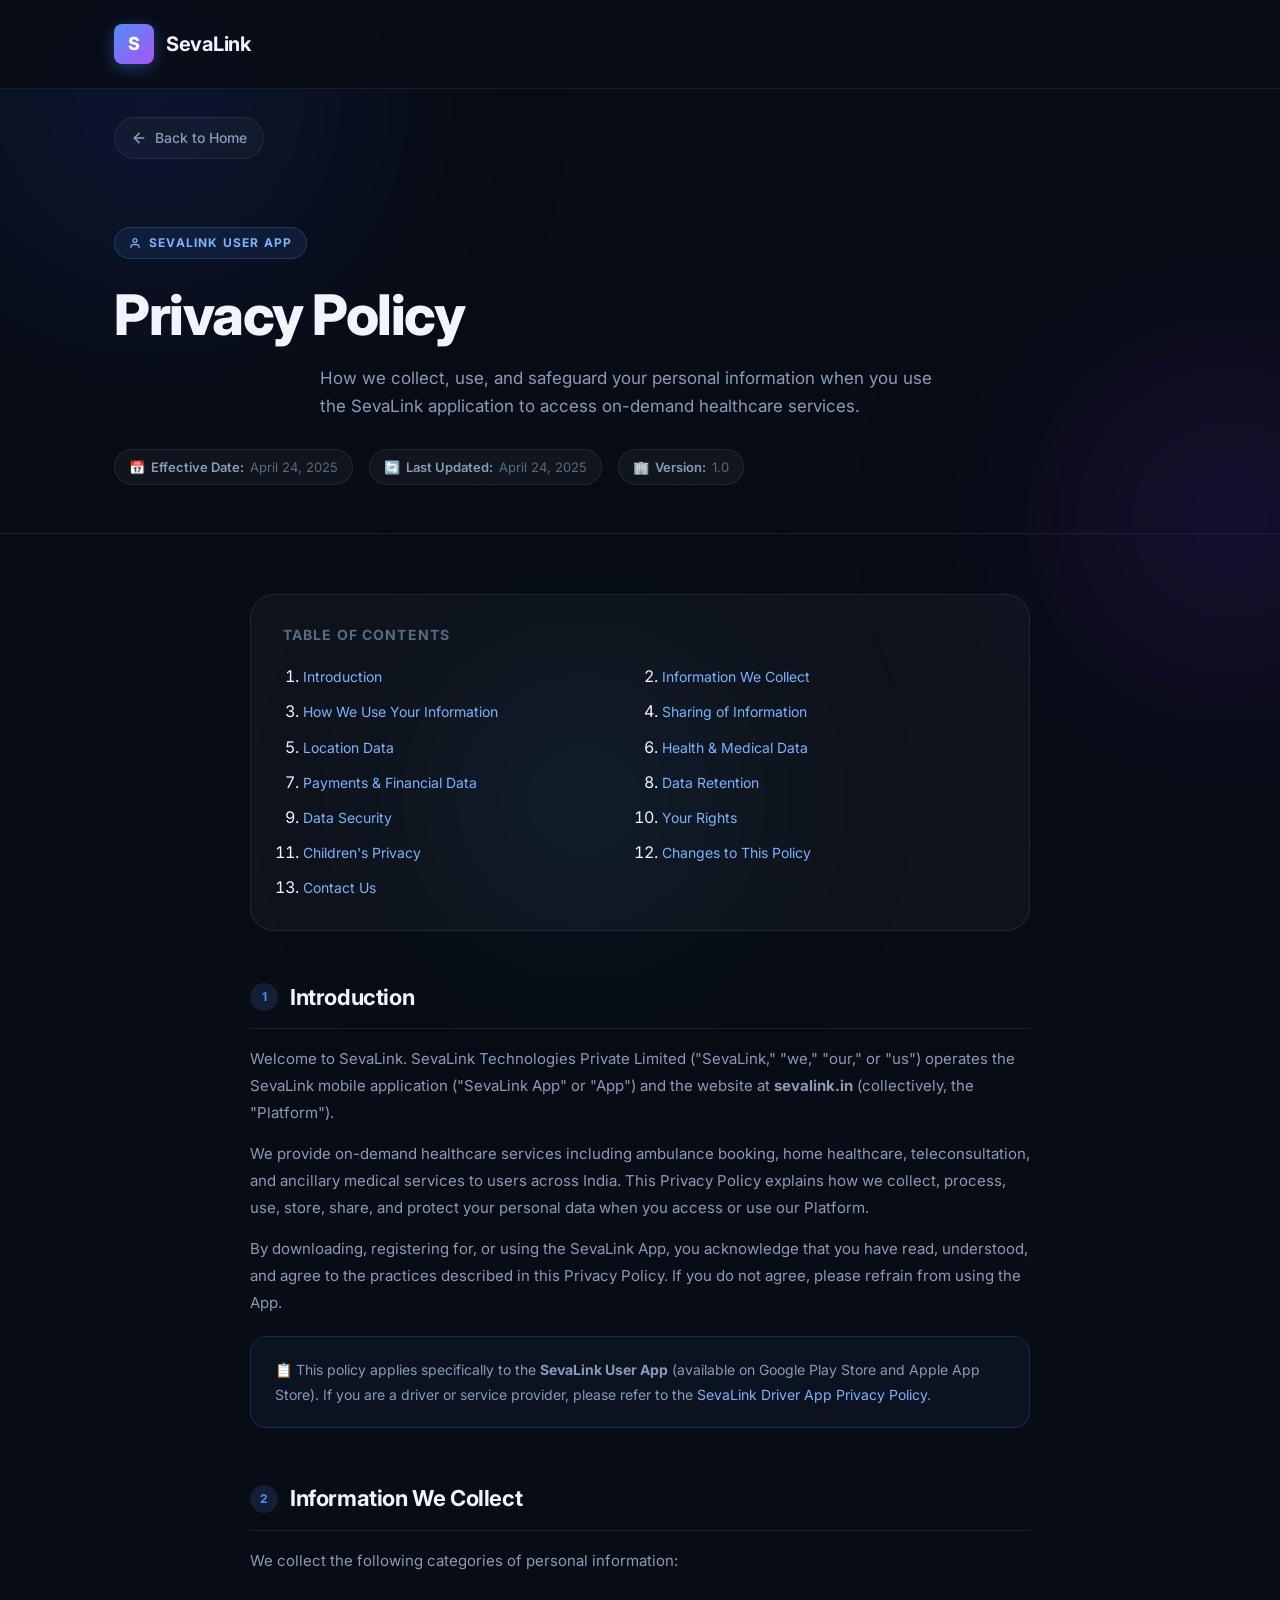
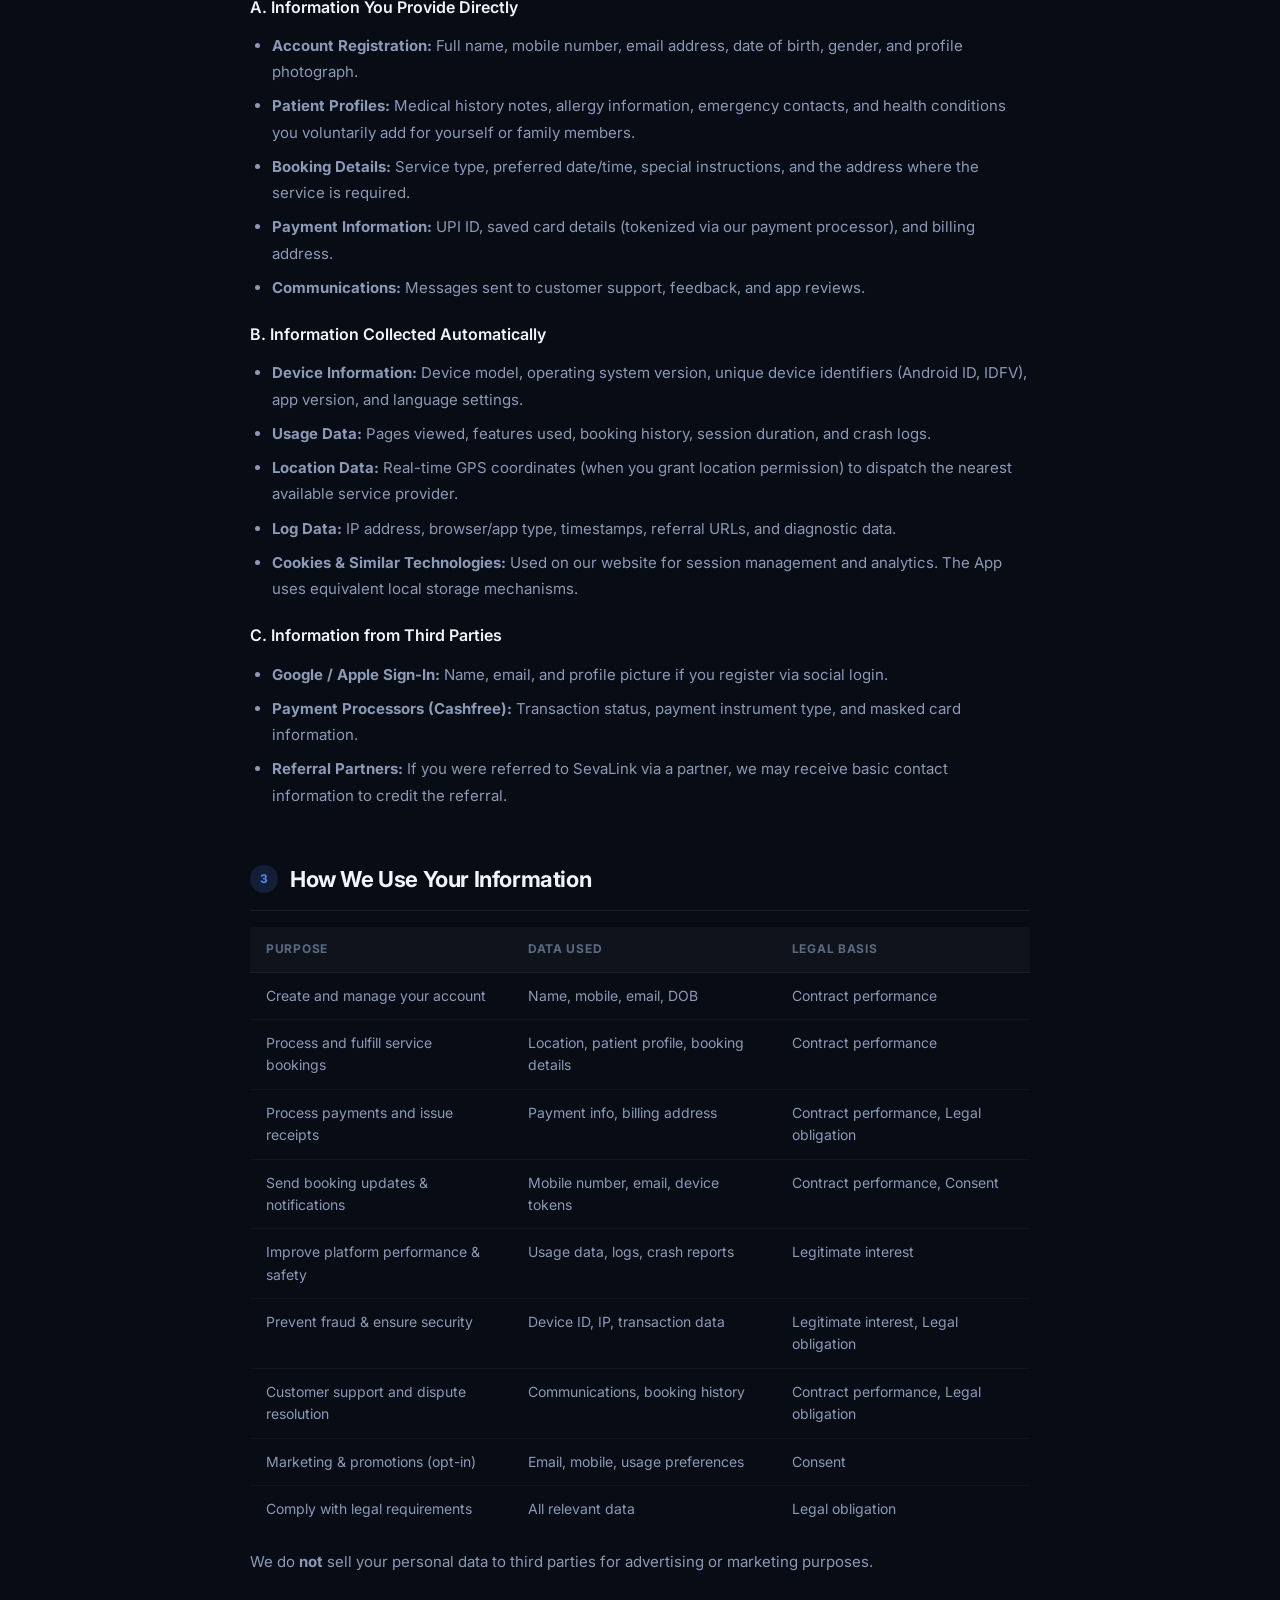
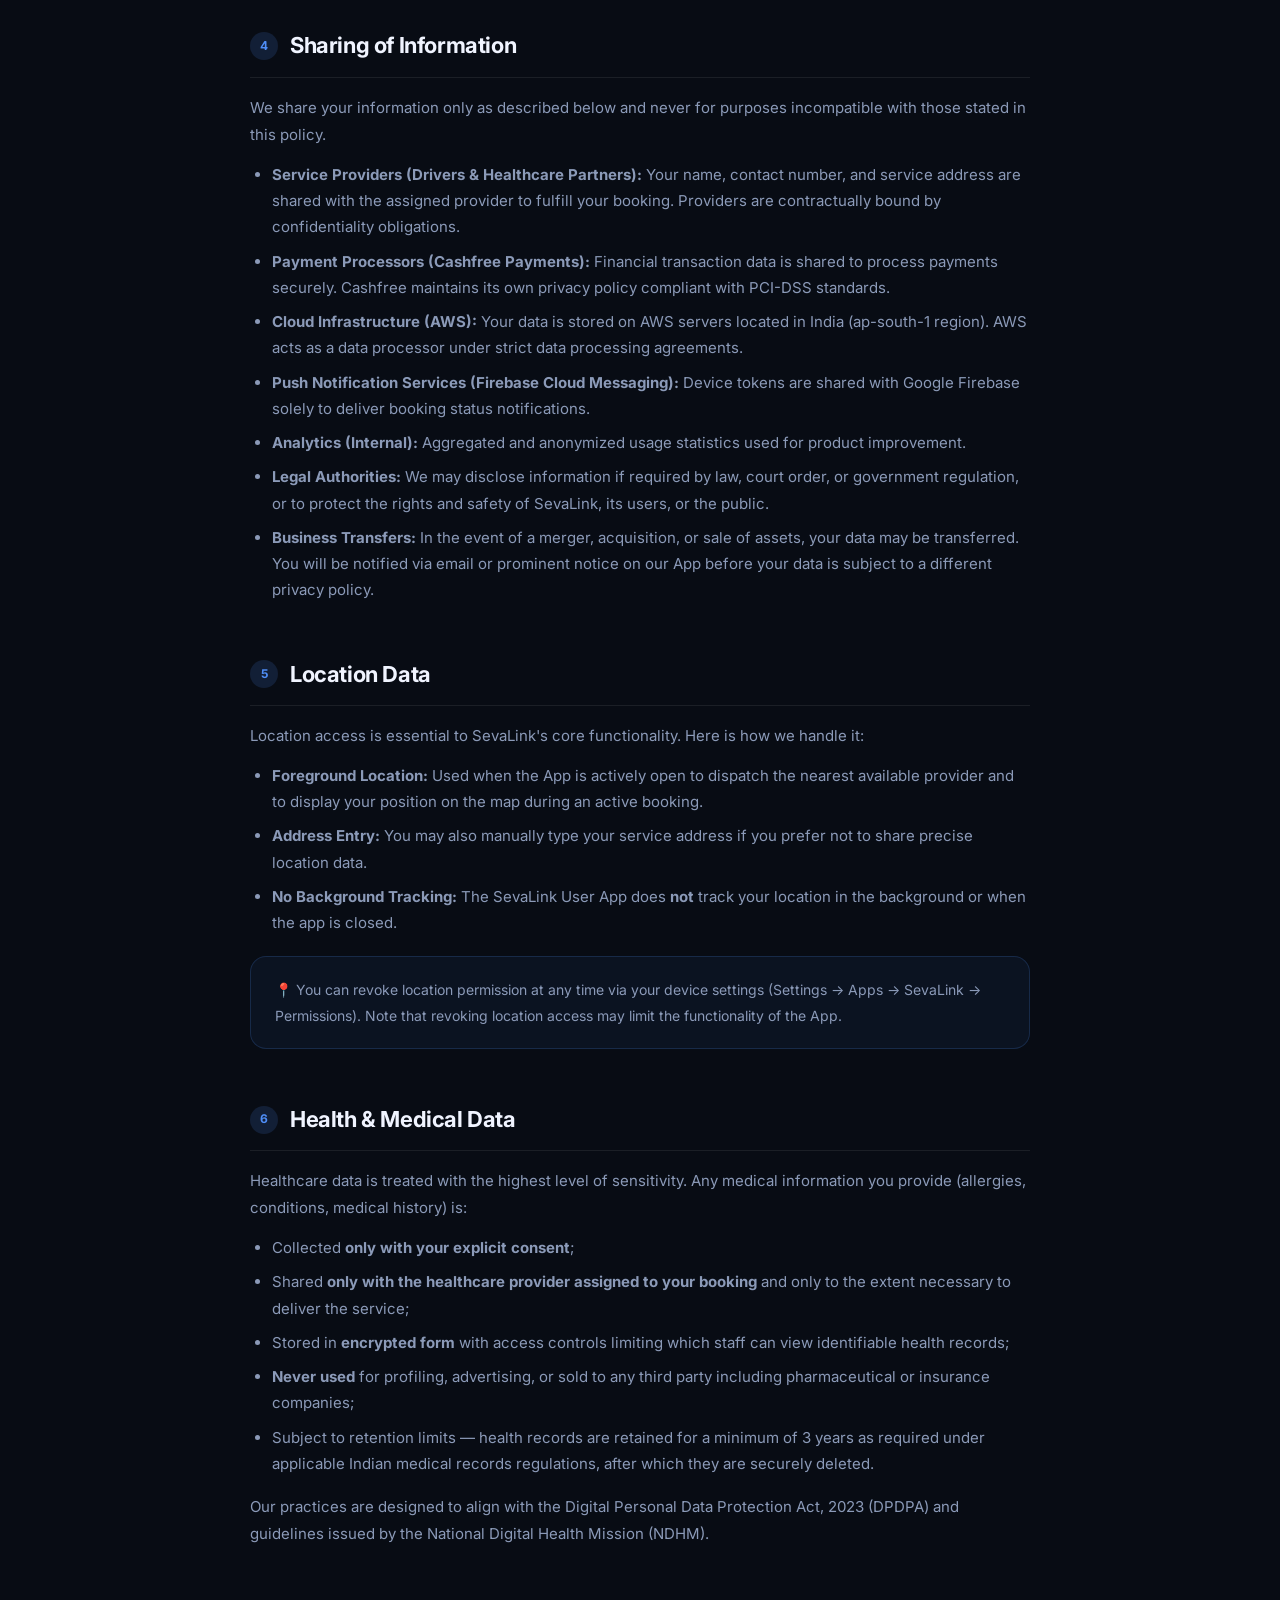
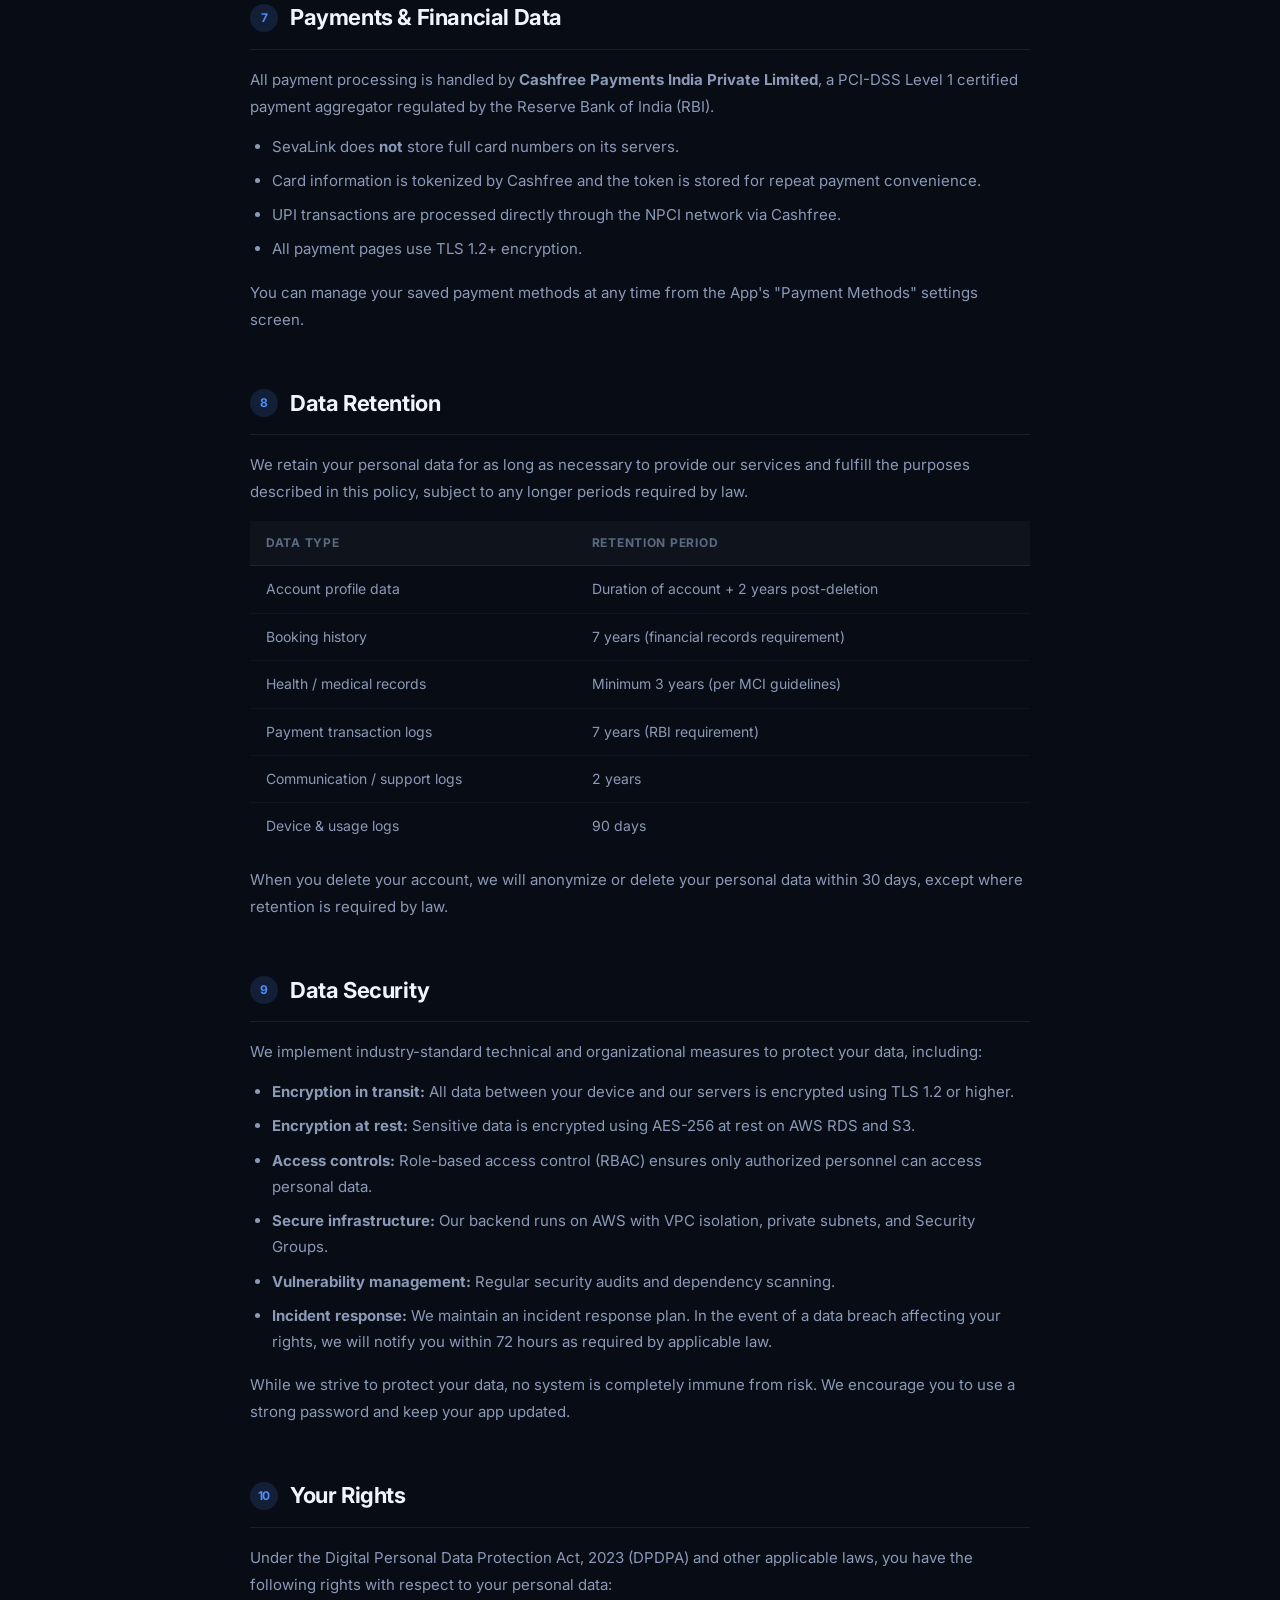
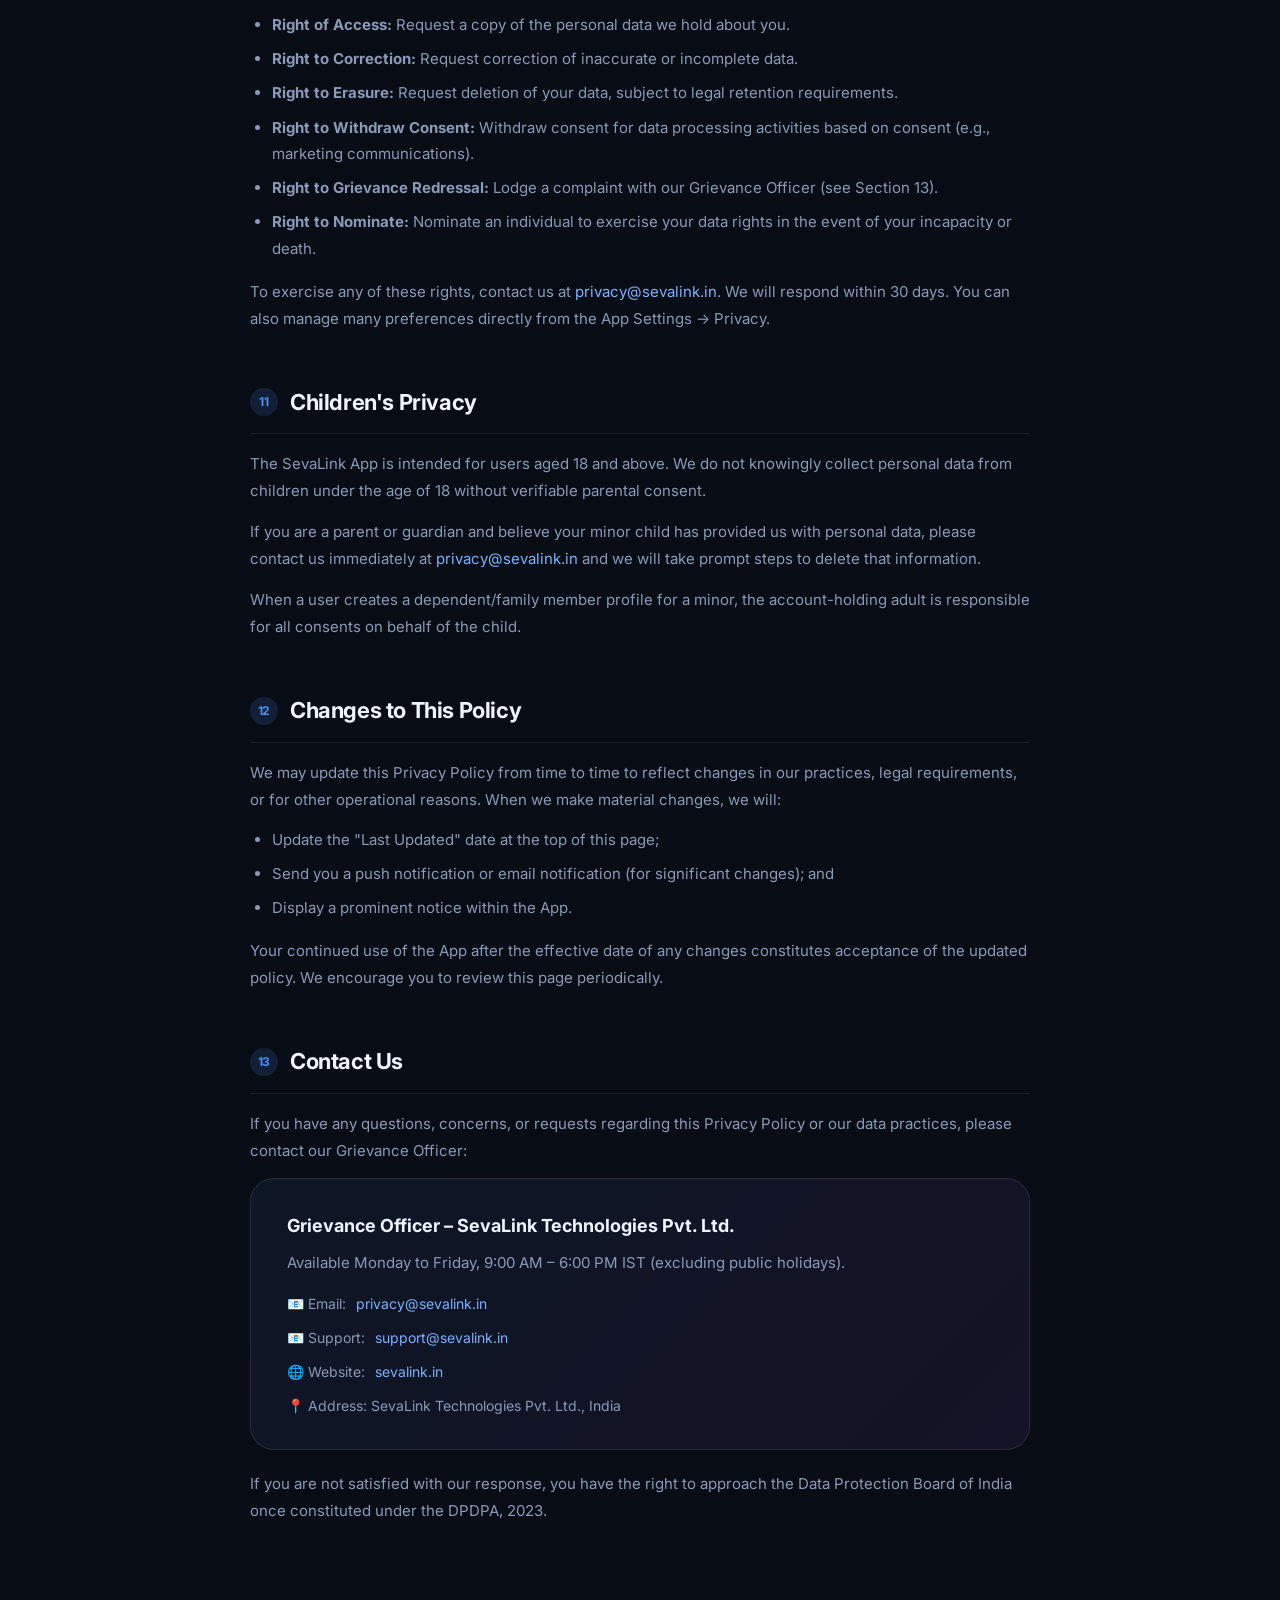
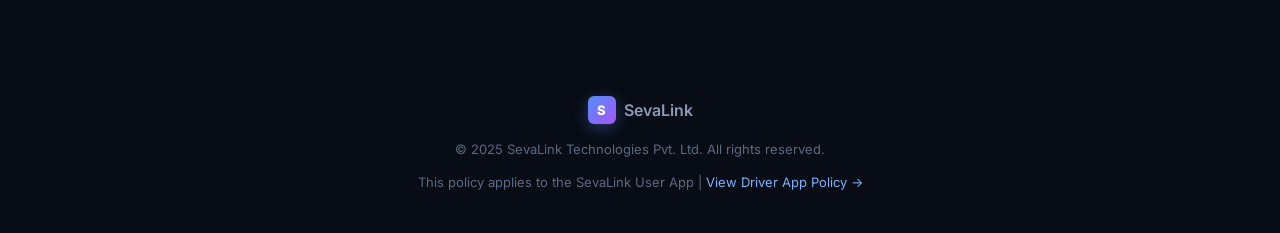
==== app-privacy.html @ 10200891 "feat: initial privacy policy website for SevaLink app and driver app" ====
<!DOCTYPE html>
<html lang="en">
<head>
  <meta charset="UTF-8" />
  <meta name="viewport" content="width=device-width, initial-scale=1.0" />
  <title>Privacy Policy – SevaLink App</title>
  <meta name="description" content="Privacy Policy for the SevaLink User App. Learn how we collect, use, and protect your personal data when you use our on-demand healthcare platform." />
  <link rel="preconnect" href="https://fonts.googleapis.com" />
  <link rel="preconnect" href="https://fonts.gstatic.com" crossorigin />
  <link href="https://fonts.googleapis.com/css2?family=Inter:wght@300;400;500;600;700;800&display=swap" rel="stylesheet" />
  <link rel="stylesheet" href="styles.css" />
</head>
<body>
  <div class="bg-orb orb-1"></div>
  <div class="bg-orb orb-2"></div>
  <div class="bg-orb orb-3"></div>

  <header class="site-header">
    <div class="container">
      <div class="logo">
        <div class="logo-icon">S</div>
        <span class="logo-text">SevaLink</span>
      </div>
    </div>
  </header>

  <div class="container">
    <a href="index.html" class="nav-back" id="back-to-home">
      <svg width="16" height="16" viewBox="0 0 24 24" fill="none" stroke="currentColor" stroke-width="2.5" stroke-linecap="round" stroke-linejoin="round">
        <line x1="19" y1="12" x2="5" y2="12"/><polyline points="12 19 5 12 12 5"/>
      </svg>
      Back to Home
    </a>
  </div>

  <section class="policy-hero">
    <div class="container">
      <div class="policy-app-tag tag-blue">
        <svg width="12" height="12" viewBox="0 0 24 24" fill="none" stroke="currentColor" stroke-width="2.5" stroke-linecap="round" stroke-linejoin="round">
          <path d="M20 21v-2a4 4 0 0 0-4-4H8a4 4 0 0 0-4 4v2"/><circle cx="12" cy="7" r="4"/>
        </svg>
        SevaLink User App
      </div>
      <h1>Privacy Policy</h1>
      <p class="hero-subtitle">How we collect, use, and safeguard your personal information when you use the SevaLink application to access on-demand healthcare services.</p>
      <div class="policy-meta-row">
        <div class="policy-meta-pill">📅 <strong>Effective Date:</strong> April 24, 2025</div>
        <div class="policy-meta-pill">🔄 <strong>Last Updated:</strong> April 24, 2025</div>
        <div class="policy-meta-pill">🏢 <strong>Version:</strong> 1.0</div>
      </div>
    </div>
  </section>

  <div class="container">
    <div class="policy-body">

      <!-- Table of Contents -->
      <div class="policy-toc">
        <h3>Table of Contents</h3>
        <ol>
          <li><a href="#introduction">Introduction</a></li>
          <li><a href="#information-collected">Information We Collect</a></li>
          <li><a href="#how-we-use">How We Use Your Information</a></li>
          <li><a href="#sharing">Sharing of Information</a></li>
          <li><a href="#location">Location Data</a></li>
          <li><a href="#health-data">Health & Medical Data</a></li>
          <li><a href="#payments">Payments & Financial Data</a></li>
          <li><a href="#retention">Data Retention</a></li>
          <li><a href="#security">Data Security</a></li>
          <li><a href="#your-rights">Your Rights</a></li>
          <li><a href="#children">Children's Privacy</a></li>
          <li><a href="#changes">Changes to This Policy</a></li>
          <li><a href="#contact">Contact Us</a></li>
        </ol>
      </div>

      <!-- 1. Introduction -->
      <div class="policy-section" id="introduction">
        <h2><span class="section-num num-blue">1</span> Introduction</h2>
        <p>Welcome to SevaLink. SevaLink Technologies Private Limited ("SevaLink," "we," "our," or "us") operates the SevaLink mobile application ("SevaLink App" or "App") and the website at <strong>sevalink.in</strong> (collectively, the "Platform").</p>
        <p>We provide on-demand healthcare services including ambulance booking, home healthcare, teleconsultation, and ancillary medical services to users across India. This Privacy Policy explains how we collect, process, use, store, share, and protect your personal data when you access or use our Platform.</p>
        <p>By downloading, registering for, or using the SevaLink App, you acknowledge that you have read, understood, and agree to the practices described in this Privacy Policy. If you do not agree, please refrain from using the App.</p>
        <div class="highlight-box">
          <p>📋 This policy applies specifically to the <strong>SevaLink User App</strong> (available on Google Play Store and Apple App Store). If you are a driver or service provider, please refer to the <a href="driver-privacy.html">SevaLink Driver App Privacy Policy</a>.</p>
        </div>
      </div>

      <!-- 2. Information We Collect -->
      <div class="policy-section" id="information-collected">
        <h2><span class="section-num num-blue">2</span> Information We Collect</h2>
        <p>We collect the following categories of personal information:</p>

        <h3 style="font-size:16px;font-weight:600;color:var(--text-primary);margin:20px 0 10px;">A. Information You Provide Directly</h3>
        <ul>
          <li><strong>Account Registration:</strong> Full name, mobile number, email address, date of birth, gender, and profile photograph.</li>
          <li><strong>Patient Profiles:</strong> Medical history notes, allergy information, emergency contacts, and health conditions you voluntarily add for yourself or family members.</li>
          <li><strong>Booking Details:</strong> Service type, preferred date/time, special instructions, and the address where the service is required.</li>
          <li><strong>Payment Information:</strong> UPI ID, saved card details (tokenized via our payment processor), and billing address.</li>
          <li><strong>Communications:</strong> Messages sent to customer support, feedback, and app reviews.</li>
        </ul>

        <h3 style="font-size:16px;font-weight:600;color:var(--text-primary);margin:20px 0 10px;">B. Information Collected Automatically</h3>
        <ul>
          <li><strong>Device Information:</strong> Device model, operating system version, unique device identifiers (Android ID, IDFV), app version, and language settings.</li>
          <li><strong>Usage Data:</strong> Pages viewed, features used, booking history, session duration, and crash logs.</li>
          <li><strong>Location Data:</strong> Real-time GPS coordinates (when you grant location permission) to dispatch the nearest available service provider.</li>
          <li><strong>Log Data:</strong> IP address, browser/app type, timestamps, referral URLs, and diagnostic data.</li>
          <li><strong>Cookies & Similar Technologies:</strong> Used on our website for session management and analytics. The App uses equivalent local storage mechanisms.</li>
        </ul>

        <h3 style="font-size:16px;font-weight:600;color:var(--text-primary);margin:20px 0 10px;">C. Information from Third Parties</h3>
        <ul>
          <li><strong>Google / Apple Sign-In:</strong> Name, email, and profile picture if you register via social login.</li>
          <li><strong>Payment Processors (Cashfree):</strong> Transaction status, payment instrument type, and masked card information.</li>
          <li><strong>Referral Partners:</strong> If you were referred to SevaLink via a partner, we may receive basic contact information to credit the referral.</li>
        </ul>
      </div>

      <!-- 3. How We Use Your Information -->
      <div class="policy-section" id="how-we-use">
        <h2><span class="section-num num-blue">3</span> How We Use Your Information</h2>
        <table class="data-table">
          <thead>
            <tr>
              <th>Purpose</th>
              <th>Data Used</th>
              <th>Legal Basis</th>
            </tr>
          </thead>
          <tbody>
            <tr>
              <td>Create and manage your account</td>
              <td>Name, mobile, email, DOB</td>
              <td>Contract performance</td>
            </tr>
            <tr>
              <td>Process and fulfill service bookings</td>
              <td>Location, patient profile, booking details</td>
              <td>Contract performance</td>
            </tr>
            <tr>
              <td>Process payments and issue receipts</td>
              <td>Payment info, billing address</td>
              <td>Contract performance, Legal obligation</td>
            </tr>
            <tr>
              <td>Send booking updates & notifications</td>
              <td>Mobile number, email, device tokens</td>
              <td>Contract performance, Consent</td>
            </tr>
            <tr>
              <td>Improve platform performance & safety</td>
              <td>Usage data, logs, crash reports</td>
              <td>Legitimate interest</td>
            </tr>
            <tr>
              <td>Prevent fraud & ensure security</td>
              <td>Device ID, IP, transaction data</td>
              <td>Legitimate interest, Legal obligation</td>
            </tr>
            <tr>
              <td>Customer support and dispute resolution</td>
              <td>Communications, booking history</td>
              <td>Contract performance, Legal obligation</td>
            </tr>
            <tr>
              <td>Marketing & promotions (opt-in)</td>
              <td>Email, mobile, usage preferences</td>
              <td>Consent</td>
            </tr>
            <tr>
              <td>Comply with legal requirements</td>
              <td>All relevant data</td>
              <td>Legal obligation</td>
            </tr>
          </tbody>
        </table>
        <p>We do <strong>not</strong> sell your personal data to third parties for advertising or marketing purposes.</p>
      </div>

      <!-- 4. Sharing -->
      <div class="policy-section" id="sharing">
        <h2><span class="section-num num-blue">4</span> Sharing of Information</h2>
        <p>We share your information only as described below and never for purposes incompatible with those stated in this policy.</p>
        <ul>
          <li><strong>Service Providers (Drivers & Healthcare Partners):</strong> Your name, contact number, and service address are shared with the assigned provider to fulfill your booking. Providers are contractually bound by confidentiality obligations.</li>
          <li><strong>Payment Processors (Cashfree Payments):</strong> Financial transaction data is shared to process payments securely. Cashfree maintains its own privacy policy compliant with PCI-DSS standards.</li>
          <li><strong>Cloud Infrastructure (AWS):</strong> Your data is stored on AWS servers located in India (ap-south-1 region). AWS acts as a data processor under strict data processing agreements.</li>
          <li><strong>Push Notification Services (Firebase Cloud Messaging):</strong> Device tokens are shared with Google Firebase solely to deliver booking status notifications.</li>
          <li><strong>Analytics (Internal):</strong> Aggregated and anonymized usage statistics used for product improvement.</li>
          <li><strong>Legal Authorities:</strong> We may disclose information if required by law, court order, or government regulation, or to protect the rights and safety of SevaLink, its users, or the public.</li>
          <li><strong>Business Transfers:</strong> In the event of a merger, acquisition, or sale of assets, your data may be transferred. You will be notified via email or prominent notice on our App before your data is subject to a different privacy policy.</li>
        </ul>
      </div>

      <!-- 5. Location Data -->
      <div class="policy-section" id="location">
        <h2><span class="section-num num-blue">5</span> Location Data</h2>
        <p>Location access is essential to SevaLink's core functionality. Here is how we handle it:</p>
        <ul>
          <li><strong>Foreground Location:</strong> Used when the App is actively open to dispatch the nearest available provider and to display your position on the map during an active booking.</li>
          <li><strong>Address Entry:</strong> You may also manually type your service address if you prefer not to share precise location data.</li>
          <li><strong>No Background Tracking:</strong> The SevaLink User App does <strong>not</strong> track your location in the background or when the app is closed.</li>
        </ul>
        <div class="highlight-box">
          <p>📍 You can revoke location permission at any time via your device settings (Settings → Apps → SevaLink → Permissions). Note that revoking location access may limit the functionality of the App.</p>
        </div>
      </div>

      <!-- 6. Health Data -->
      <div class="policy-section" id="health-data">
        <h2><span class="section-num num-blue">6</span> Health &amp; Medical Data</h2>
        <p>Healthcare data is treated with the highest level of sensitivity. Any medical information you provide (allergies, conditions, medical history) is:</p>
        <ul>
          <li>Collected <strong>only with your explicit consent</strong>;</li>
          <li>Shared <strong>only with the healthcare provider assigned to your booking</strong> and only to the extent necessary to deliver the service;</li>
          <li>Stored in <strong>encrypted form</strong> with access controls limiting which staff can view identifiable health records;</li>
          <li><strong>Never used</strong> for profiling, advertising, or sold to any third party including pharmaceutical or insurance companies;</li>
          <li>Subject to retention limits — health records are retained for a minimum of 3 years as required under applicable Indian medical records regulations, after which they are securely deleted.</li>
        </ul>
        <p>Our practices are designed to align with the Digital Personal Data Protection Act, 2023 (DPDPA) and guidelines issued by the National Digital Health Mission (NDHM).</p>
      </div>

      <!-- 7. Payments -->
      <div class="policy-section" id="payments">
        <h2><span class="section-num num-blue">7</span> Payments &amp; Financial Data</h2>
        <p>All payment processing is handled by <strong>Cashfree Payments India Private Limited</strong>, a PCI-DSS Level 1 certified payment aggregator regulated by the Reserve Bank of India (RBI).</p>
        <ul>
          <li>SevaLink does <strong>not</strong> store full card numbers on its servers.</li>
          <li>Card information is tokenized by Cashfree and the token is stored for repeat payment convenience.</li>
          <li>UPI transactions are processed directly through the NPCI network via Cashfree.</li>
          <li>All payment pages use TLS 1.2+ encryption.</li>
        </ul>
        <p>You can manage your saved payment methods at any time from the App's "Payment Methods" settings screen.</p>
      </div>

      <!-- 8. Retention -->
      <div class="policy-section" id="retention">
        <h2><span class="section-num num-blue">8</span> Data Retention</h2>
        <p>We retain your personal data for as long as necessary to provide our services and fulfill the purposes described in this policy, subject to any longer periods required by law.</p>
        <table class="data-table">
          <thead>
            <tr><th>Data Type</th><th>Retention Period</th></tr>
          </thead>
          <tbody>
            <tr><td>Account profile data</td><td>Duration of account + 2 years post-deletion</td></tr>
            <tr><td>Booking history</td><td>7 years (financial records requirement)</td></tr>
            <tr><td>Health / medical records</td><td>Minimum 3 years (per MCI guidelines)</td></tr>
            <tr><td>Payment transaction logs</td><td>7 years (RBI requirement)</td></tr>
            <tr><td>Communication / support logs</td><td>2 years</td></tr>
            <tr><td>Device & usage logs</td><td>90 days</td></tr>
          </tbody>
        </table>
        <p>When you delete your account, we will anonymize or delete your personal data within 30 days, except where retention is required by law.</p>
      </div>

      <!-- 9. Security -->
      <div class="policy-section" id="security">
        <h2><span class="section-num num-blue">9</span> Data Security</h2>
        <p>We implement industry-standard technical and organizational measures to protect your data, including:</p>
        <ul>
          <li><strong>Encryption in transit:</strong> All data between your device and our servers is encrypted using TLS 1.2 or higher.</li>
          <li><strong>Encryption at rest:</strong> Sensitive data is encrypted using AES-256 at rest on AWS RDS and S3.</li>
          <li><strong>Access controls:</strong> Role-based access control (RBAC) ensures only authorized personnel can access personal data.</li>
          <li><strong>Secure infrastructure:</strong> Our backend runs on AWS with VPC isolation, private subnets, and Security Groups.</li>
          <li><strong>Vulnerability management:</strong> Regular security audits and dependency scanning.</li>
          <li><strong>Incident response:</strong> We maintain an incident response plan. In the event of a data breach affecting your rights, we will notify you within 72 hours as required by applicable law.</li>
        </ul>
        <p>While we strive to protect your data, no system is completely immune from risk. We encourage you to use a strong password and keep your app updated.</p>
      </div>

      <!-- 10. Your Rights -->
      <div class="policy-section" id="your-rights">
        <h2><span class="section-num num-blue">10</span> Your Rights</h2>
        <p>Under the Digital Personal Data Protection Act, 2023 (DPDPA) and other applicable laws, you have the following rights with respect to your personal data:</p>
        <ul>
          <li><strong>Right of Access:</strong> Request a copy of the personal data we hold about you.</li>
          <li><strong>Right to Correction:</strong> Request correction of inaccurate or incomplete data.</li>
          <li><strong>Right to Erasure:</strong> Request deletion of your data, subject to legal retention requirements.</li>
          <li><strong>Right to Withdraw Consent:</strong> Withdraw consent for data processing activities based on consent (e.g., marketing communications).</li>
          <li><strong>Right to Grievance Redressal:</strong> Lodge a complaint with our Grievance Officer (see Section 13).</li>
          <li><strong>Right to Nominate:</strong> Nominate an individual to exercise your data rights in the event of your incapacity or death.</li>
        </ul>
        <p>To exercise any of these rights, contact us at <a href="mailto:privacy@sevalink.in">privacy@sevalink.in</a>. We will respond within 30 days. You can also manage many preferences directly from the App Settings → Privacy.</p>
      </div>

      <!-- 11. Children -->
      <div class="policy-section" id="children">
        <h2><span class="section-num num-blue">11</span> Children's Privacy</h2>
        <p>The SevaLink App is intended for users aged 18 and above. We do not knowingly collect personal data from children under the age of 18 without verifiable parental consent.</p>
        <p>If you are a parent or guardian and believe your minor child has provided us with personal data, please contact us immediately at <a href="mailto:privacy@sevalink.in">privacy@sevalink.in</a> and we will take prompt steps to delete that information.</p>
        <p>When a user creates a dependent/family member profile for a minor, the account-holding adult is responsible for all consents on behalf of the child.</p>
      </div>

      <!-- 12. Changes -->
      <div class="policy-section" id="changes">
        <h2><span class="section-num num-blue">12</span> Changes to This Policy</h2>
        <p>We may update this Privacy Policy from time to time to reflect changes in our practices, legal requirements, or for other operational reasons. When we make material changes, we will:</p>
        <ul>
          <li>Update the "Last Updated" date at the top of this page;</li>
          <li>Send you a push notification or email notification (for significant changes); and</li>
          <li>Display a prominent notice within the App.</li>
        </ul>
        <p>Your continued use of the App after the effective date of any changes constitutes acceptance of the updated policy. We encourage you to review this page periodically.</p>
      </div>

      <!-- 13. Contact -->
      <div class="policy-section" id="contact">
        <h2><span class="section-num num-blue">13</span> Contact Us</h2>
        <p>If you have any questions, concerns, or requests regarding this Privacy Policy or our data practices, please contact our Grievance Officer:</p>
        <div class="contact-card">
          <h3>Grievance Officer – SevaLink Technologies Pvt. Ltd.</h3>
          <p>Available Monday to Friday, 9:00 AM – 6:00 PM IST (excluding public holidays).</p>
          <div class="contact-row">
            <div class="contact-item">📧 Email: <a href="mailto:privacy@sevalink.in">privacy@sevalink.in</a></div>
            <div class="contact-item">📧 Support: <a href="mailto:support@sevalink.in">support@sevalink.in</a></div>
            <div class="contact-item">🌐 Website: <a href="https://sevalink.in">sevalink.in</a></div>
            <div class="contact-item">📍 Address: SevaLink Technologies Pvt. Ltd., India</div>
          </div>
        </div>
        <p style="margin-top:20px">If you are not satisfied with our response, you have the right to approach the Data Protection Board of India once constituted under the DPDPA, 2023.</p>
      </div>

    </div>
  </div>

  <footer class="site-footer">
    <div class="container">
      <div class="footer-inner">
        <div class="footer-logo">
          <div class="logo-icon logo-icon-sm">S</div>
          <span>SevaLink</span>
        </div>
        <p class="footer-copy">&copy; 2025 SevaLink Technologies Pvt. Ltd. All rights reserved.</p>
        <p class="footer-address">This policy applies to the SevaLink User App | <a href="driver-privacy.html" style="color:var(--blue-light);text-decoration:none;">View Driver App Policy →</a></p>
      </div>
    </div>
  </footer>
</body>
</html>
---- styles.css ----
/* ===========================
   SevaLink Privacy Policy
   Global Stylesheet
   =========================== */

*, *::before, *::after {
  box-sizing: border-box;
  margin: 0;
  padding: 0;
}

:root {
  --bg-primary: #080c14;
  --bg-card: rgba(255, 255, 255, 0.04);
  --bg-card-hover: rgba(255, 255, 255, 0.07);
  --border: rgba(255, 255, 255, 0.08);
  --border-hover: rgba(255, 255, 255, 0.18);

  --blue-primary: #4f8ef7;
  --blue-light: #7bb3ff;
  --blue-glow: rgba(79, 142, 247, 0.15);

  --purple-primary: #a855f7;
  --purple-light: #c084fc;
  --purple-glow: rgba(168, 85, 247, 0.15);

  --text-primary: #f0f4ff;
  --text-secondary: #8b9ab8;
  --text-muted: #5a6a82;

  --font: 'Inter', -apple-system, BlinkMacSystemFont, sans-serif;

  --radius-sm: 8px;
  --radius-md: 16px;
  --radius-lg: 24px;
  --radius-xl: 32px;

  --shadow-card: 0 4px 32px rgba(0, 0, 0, 0.4);
  --shadow-card-hover: 0 8px 48px rgba(0, 0, 0, 0.5);
}

html { scroll-behavior: smooth; }

body {
  font-family: var(--font);
  background-color: var(--bg-primary);
  color: var(--text-primary);
  line-height: 1.7;
  min-height: 100vh;
  overflow-x: hidden;
  position: relative;
}

/* ── Background Orbs ── */
.bg-orb {
  position: fixed;
  border-radius: 50%;
  filter: blur(100px);
  opacity: 0.35;
  pointer-events: none;
  z-index: 0;
}
.orb-1 {
  width: 600px; height: 600px;
  background: radial-gradient(circle, #1e3a8a 0%, transparent 70%);
  top: -200px; left: -150px;
  animation: float1 18s ease-in-out infinite;
}
.orb-2 {
  width: 500px; height: 500px;
  background: radial-gradient(circle, #4c1d95 0%, transparent 70%);
  top: 30%; right: -200px;
  animation: float2 22s ease-in-out infinite;
}
.orb-3 {
  width: 400px; height: 400px;
  background: radial-gradient(circle, #0f4c75 0%, transparent 70%);
  bottom: -100px; left: 30%;
  animation: float3 26s ease-in-out infinite;
}

@keyframes float1 {
  0%, 100% { transform: translate(0, 0) scale(1); }
  33% { transform: translate(40px, 30px) scale(1.05); }
  66% { transform: translate(-20px, 50px) scale(0.98); }
}
@keyframes float2 {
  0%, 100% { transform: translate(0, 0) scale(1); }
  50% { transform: translate(-50px, 40px) scale(1.08); }
}
@keyframes float3 {
  0%, 100% { transform: translate(0, 0); }
  50% { transform: translate(30px, -40px) scale(1.03); }
}

/* ── Container ── */
.container {
  max-width: 1100px;
  margin: 0 auto;
  padding: 0 24px;
  position: relative;
  z-index: 1;
}

/* ── Site Header ── */
.site-header {
  padding: 24px 0;
  border-bottom: 1px solid var(--border);
  backdrop-filter: blur(12px);
  position: sticky;
  top: 0;
  z-index: 100;
  background: rgba(8, 12, 20, 0.8);
}

.logo {
  display: flex;
  align-items: center;
  gap: 12px;
  text-decoration: none;
}

.logo-icon {
  width: 40px; height: 40px;
  background: linear-gradient(135deg, #4f8ef7, #a855f7);
  border-radius: var(--radius-sm);
  display: flex;
  align-items: center;
  justify-content: center;
  font-weight: 800;
  font-size: 18px;
  color: #fff;
  flex-shrink: 0;
  box-shadow: 0 4px 16px rgba(79, 142, 247, 0.35);
}

.logo-icon-sm {
  width: 28px; height: 28px;
  font-size: 13px;
  border-radius: 6px;
}

.logo-text {
  font-size: 20px;
  font-weight: 700;
  color: var(--text-primary);
  letter-spacing: -0.3px;
}

/* ── Hero ── */
.hero {
  padding: 80px 0 60px;
  text-align: center;
}

.hero-badge {
  display: inline-block;
  background: rgba(79, 142, 247, 0.1);
  border: 1px solid rgba(79, 142, 247, 0.25);
  color: var(--blue-light);
  font-size: 13px;
  font-weight: 600;
  letter-spacing: 0.08em;
  text-transform: uppercase;
  padding: 6px 18px;
  border-radius: 100px;
  margin-bottom: 28px;
}

.hero-title {
  font-size: clamp(40px, 6vw, 72px);
  font-weight: 800;
  letter-spacing: -2px;
  line-height: 1.1;
  margin-bottom: 20px;
  color: var(--text-primary);
}

.gradient-text {
  background: linear-gradient(135deg, #4f8ef7 0%, #a855f7 100%);
  -webkit-background-clip: text;
  -webkit-text-fill-color: transparent;
  background-clip: text;
}

.hero-subtitle {
  font-size: 18px;
  color: var(--text-secondary);
  max-width: 560px;
  margin: 0 auto;
  line-height: 1.7;
}

/* ── Cards Section ── */
.cards-section {
  padding: 0 0 80px;
}

.cards-grid {
  display: grid;
  grid-template-columns: 1fr 1fr;
  gap: 24px;
}

@media (max-width: 700px) {
  .cards-grid { grid-template-columns: 1fr; }
}

.policy-card {
  position: relative;
  display: flex;
  flex-direction: column;
  gap: 20px;
  background: var(--bg-card);
  border: 1px solid var(--border);
  border-radius: var(--radius-xl);
  padding: 36px;
  text-decoration: none;
  color: inherit;
  overflow: hidden;
  transition: all 0.3s ease;
  box-shadow: var(--shadow-card);
}

.policy-card:hover {
  background: var(--bg-card-hover);
  border-color: var(--border-hover);
  box-shadow: var(--shadow-card-hover);
  transform: translateY(-4px);
}

.policy-card:hover .card-arrow {
  transform: translateX(4px);
  opacity: 1;
}

/* Card glow */
.card-glow {
  position: absolute;
  top: -60px;
  right: -60px;
  width: 200px; height: 200px;
  border-radius: 50%;
  filter: blur(60px);
  opacity: 0;
  transition: opacity 0.4s ease;
}
.policy-card:hover .card-glow { opacity: 1; }
.card-glow-blue { background: var(--blue-glow); }
.card-glow-purple { background: var(--purple-glow); }

/* Card icon */
.card-icon-wrap {
  width: 64px; height: 64px;
  border-radius: var(--radius-md);
  display: flex;
  align-items: center;
  justify-content: center;
  flex-shrink: 0;
}
.icon-blue {
  background: rgba(79, 142, 247, 0.12);
  border: 1px solid rgba(79, 142, 247, 0.2);
  color: var(--blue-primary);
}
.icon-purple {
  background: rgba(168, 85, 247, 0.12);
  border: 1px solid rgba(168, 85, 247, 0.2);
  color: var(--purple-primary);
}

.card-content { flex: 1; }

.card-tag {
  font-size: 11px;
  font-weight: 700;
  letter-spacing: 0.1em;
  text-transform: uppercase;
  color: var(--text-muted);
  margin-bottom: 8px;
}

.card-title {
  font-size: 26px;
  font-weight: 700;
  letter-spacing: -0.5px;
  margin-bottom: 12px;
  color: var(--text-primary);
}

.card-desc {
  font-size: 15px;
  color: var(--text-secondary);
  line-height: 1.65;
  margin-bottom: 20px;
}

.card-meta {
  display: flex;
  align-items: center;
  gap: 16px;
}

.meta-date {
  font-size: 13px;
  color: var(--text-muted);
  background: rgba(255,255,255,0.04);
  border: 1px solid var(--border);
  padding: 4px 12px;
  border-radius: 100px;
}

.card-arrow {
  color: var(--text-muted);
  transition: transform 0.3s ease, opacity 0.3s ease;
  opacity: 0.5;
  align-self: flex-end;
}

/* ── Info Strip ── */
.info-strip {
  background: rgba(255,255,255,0.025);
  border-top: 1px solid var(--border);
  border-bottom: 1px solid var(--border);
  padding: 48px 0;
}

.info-grid {
  display: grid;
  grid-template-columns: repeat(3, 1fr);
  gap: 32px;
}

@media (max-width: 800px) {
  .info-grid { grid-template-columns: 1fr; gap: 24px; }
}

.info-item {
  display: flex;
  gap: 16px;
  align-items: flex-start;
}

.info-icon {
  font-size: 28px;
  flex-shrink: 0;
  margin-top: 2px;
}

.info-item strong {
  display: block;
  font-size: 15px;
  font-weight: 600;
  color: var(--text-primary);
  margin-bottom: 6px;
}

.info-item p {
  font-size: 14px;
  color: var(--text-secondary);
  line-height: 1.6;
}

.info-item a {
  color: var(--blue-light);
  text-decoration: none;
  transition: color 0.2s;
}
.info-item a:hover { color: var(--blue-primary); text-decoration: underline; }

/* ── Footer ── */
.site-footer {
  padding: 40px 0;
}

.footer-inner {
  display: flex;
  flex-direction: column;
  align-items: center;
  gap: 10px;
  text-align: center;
}

.footer-logo {
  display: flex;
  align-items: center;
  gap: 8px;
  font-size: 16px;
  font-weight: 600;
  color: var(--text-secondary);
  margin-bottom: 4px;
}

.footer-copy, .footer-address {
  font-size: 13px;
  color: var(--text-muted);
}

/* ===========================
   Privacy Policy Pages
   =========================== */

/* Nav back link */
.nav-back {
  display: inline-flex;
  align-items: center;
  gap: 8px;
  font-size: 14px;
  font-weight: 500;
  color: var(--text-secondary);
  text-decoration: none;
  padding: 8px 16px;
  border: 1px solid var(--border);
  border-radius: 100px;
  background: rgba(255,255,255,0.03);
  transition: all 0.2s ease;
  margin: 28px 0;
}
.nav-back:hover {
  color: var(--text-primary);
  border-color: var(--border-hover);
  background: rgba(255,255,255,0.06);
}
.nav-back svg { flex-shrink: 0; }

/* Policy hero */
.policy-hero {
  padding: 40px 0 48px;
  border-bottom: 1px solid var(--border);
  margin-bottom: 60px;
}

.policy-app-tag {
  display: inline-flex;
  align-items: center;
  gap: 8px;
  font-size: 12px;
  font-weight: 700;
  letter-spacing: 0.1em;
  text-transform: uppercase;
  padding: 5px 14px;
  border-radius: 100px;
  margin-bottom: 24px;
}

.tag-blue { background: rgba(79,142,247,0.1); border: 1px solid rgba(79,142,247,0.25); color: var(--blue-light); }
.tag-purple { background: rgba(168,85,247,0.1); border: 1px solid rgba(168,85,247,0.25); color: var(--purple-light); }

.policy-hero h1 {
  font-size: clamp(32px, 5vw, 56px);
  font-weight: 800;
  letter-spacing: -1.5px;
  line-height: 1.15;
  margin-bottom: 16px;
}

.policy-hero .hero-subtitle {
  text-align: left;
  max-width: 640px;
  font-size: 17px;
}

.policy-meta-row {
  display: flex;
  flex-wrap: wrap;
  gap: 16px;
  margin-top: 28px;
}

.policy-meta-pill {
  display: inline-flex;
  align-items: center;
  gap: 6px;
  font-size: 13px;
  color: var(--text-muted);
  background: rgba(255,255,255,0.04);
  border: 1px solid var(--border);
  padding: 6px 14px;
  border-radius: 100px;
}
.policy-meta-pill strong { color: var(--text-secondary); font-weight: 600; }

/* Policy content */
.policy-body {
  max-width: 780px;
  margin: 0 auto;
  padding-bottom: 80px;
}

.policy-toc {
  background: rgba(255,255,255,0.03);
  border: 1px solid var(--border);
  border-radius: var(--radius-lg);
  padding: 28px 32px;
  margin-bottom: 48px;
}

.policy-toc h3 {
  font-size: 14px;
  font-weight: 700;
  text-transform: uppercase;
  letter-spacing: 0.08em;
  color: var(--text-muted);
  margin-bottom: 16px;
}

.policy-toc ol {
  list-style: decimal;
  padding-left: 20px;
  display: grid;
  grid-template-columns: 1fr 1fr;
  gap: 8px 24px;
}

@media (max-width: 600px) {
  .policy-toc ol { grid-template-columns: 1fr; }
}

.policy-toc li a {
  font-size: 14px;
  color: var(--blue-light);
  text-decoration: none;
  transition: color 0.2s;
}
.policy-toc li a:hover { color: var(--blue-primary); text-decoration: underline; }

/* Sections */
.policy-section {
  margin-bottom: 52px;
  scroll-margin-top: 100px;
}

.policy-section h2 {
  font-size: 22px;
  font-weight: 700;
  letter-spacing: -0.4px;
  color: var(--text-primary);
  margin-bottom: 16px;
  padding-bottom: 12px;
  border-bottom: 1px solid var(--border);
  display: flex;
  align-items: center;
  gap: 12px;
}

.section-num {
  display: inline-flex;
  align-items: center;
  justify-content: center;
  width: 28px; height: 28px;
  border-radius: 50%;
  font-size: 12px;
  font-weight: 700;
  flex-shrink: 0;
}
.num-blue { background: rgba(79,142,247,0.15); color: var(--blue-primary); }
.num-purple { background: rgba(168,85,247,0.15); color: var(--purple-primary); }

.policy-section p {
  font-size: 15px;
  color: var(--text-secondary);
  line-height: 1.8;
  margin-bottom: 14px;
}

.policy-section p:last-child { margin-bottom: 0; }

.policy-section ul, .policy-section ol {
  padding-left: 22px;
  margin: 12px 0 16px;
}

.policy-section li {
  font-size: 15px;
  color: var(--text-secondary);
  line-height: 1.75;
  margin-bottom: 8px;
}

.policy-section a {
  color: var(--blue-light);
  text-decoration: none;
}
.policy-section a:hover { text-decoration: underline; }

/* Highlight box */
.highlight-box {
  background: rgba(79,142,247,0.06);
  border: 1px solid rgba(79,142,247,0.18);
  border-radius: var(--radius-md);
  padding: 20px 24px;
  margin: 20px 0;
}

.highlight-box.purple {
  background: rgba(168,85,247,0.06);
  border-color: rgba(168,85,247,0.18);
}

.highlight-box p {
  font-size: 14px !important;
  color: var(--text-secondary) !important;
  margin: 0 !important;
}

/* Contact Card */
.contact-card {
  background: linear-gradient(135deg, rgba(79,142,247,0.08), rgba(168,85,247,0.08));
  border: 1px solid rgba(255,255,255,0.1);
  border-radius: var(--radius-lg);
  padding: 32px 36px;
  margin-top: 8px;
}

.contact-card h3 {
  font-size: 18px;
  font-weight: 700;
  margin-bottom: 8px;
  color: var(--text-primary);
}

.contact-card p { font-size: 15px; color: var(--text-secondary); margin-bottom: 16px; }

.contact-row {
  display: flex;
  flex-direction: column;
  gap: 10px;
}

.contact-item {
  display: flex;
  align-items: center;
  gap: 10px;
  font-size: 14px;
  color: var(--text-secondary);
}

.contact-item a { color: var(--blue-light); }
.contact-item a:hover { text-decoration: underline; }

/* Data table */
.data-table {
  width: 100%;
  border-collapse: collapse;
  margin: 16px 0;
  font-size: 14px;
}

.data-table th {
  text-align: left;
  padding: 12px 16px;
  font-size: 12px;
  font-weight: 700;
  text-transform: uppercase;
  letter-spacing: 0.06em;
  color: var(--text-muted);
  background: rgba(255,255,255,0.03);
  border-bottom: 1px solid var(--border);
}

.data-table td {
  padding: 12px 16px;
  color: var(--text-secondary);
  border-bottom: 1px solid rgba(255,255,255,0.04);
  vertical-align: top;
  line-height: 1.6;
}

.data-table tr:last-child td { border-bottom: none; }
.data-table tr:hover td { background: rgba(255,255,255,0.02); }

/* Responsive tweaks */
@media (max-width: 600px) {
  .policy-hero h1 { font-size: 30px; }
  .policy-card { padding: 24px; }
  .site-header { padding: 16px 0; }
  .hero { padding: 50px 0 40px; }
}
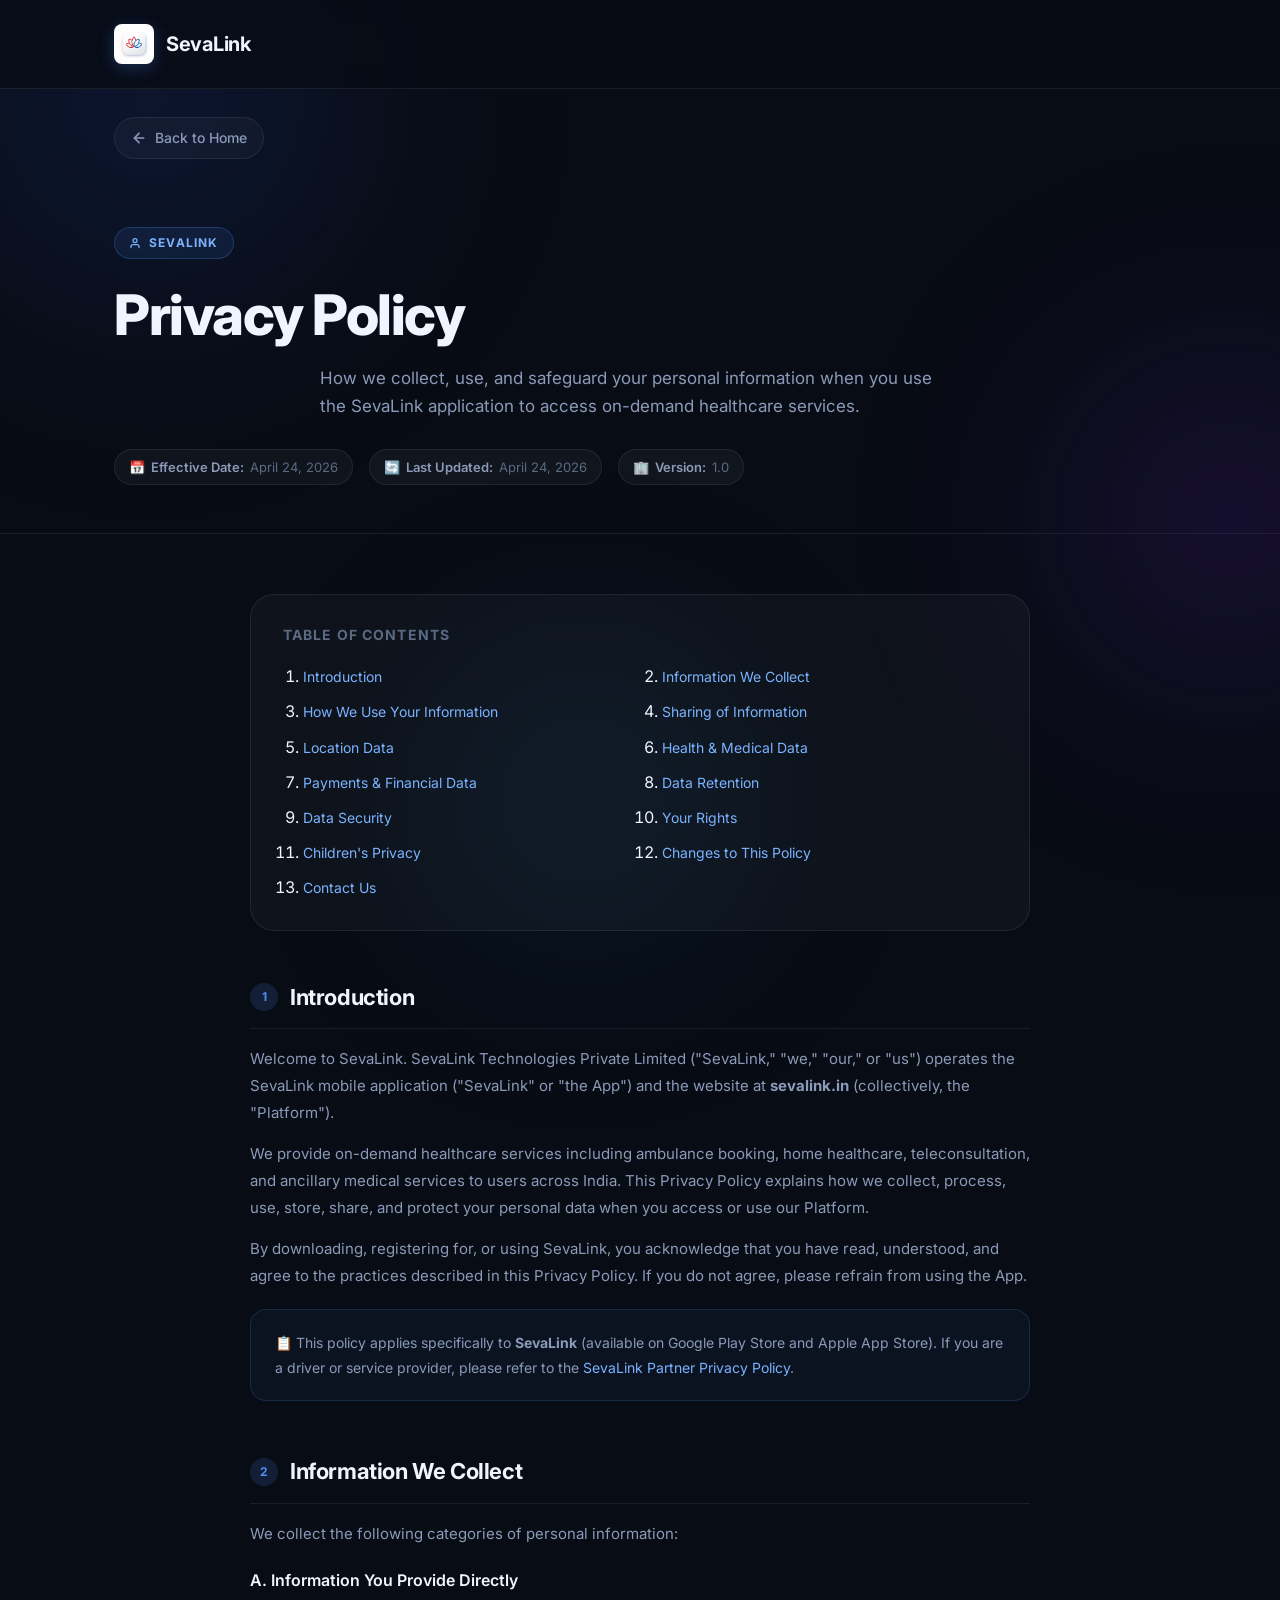
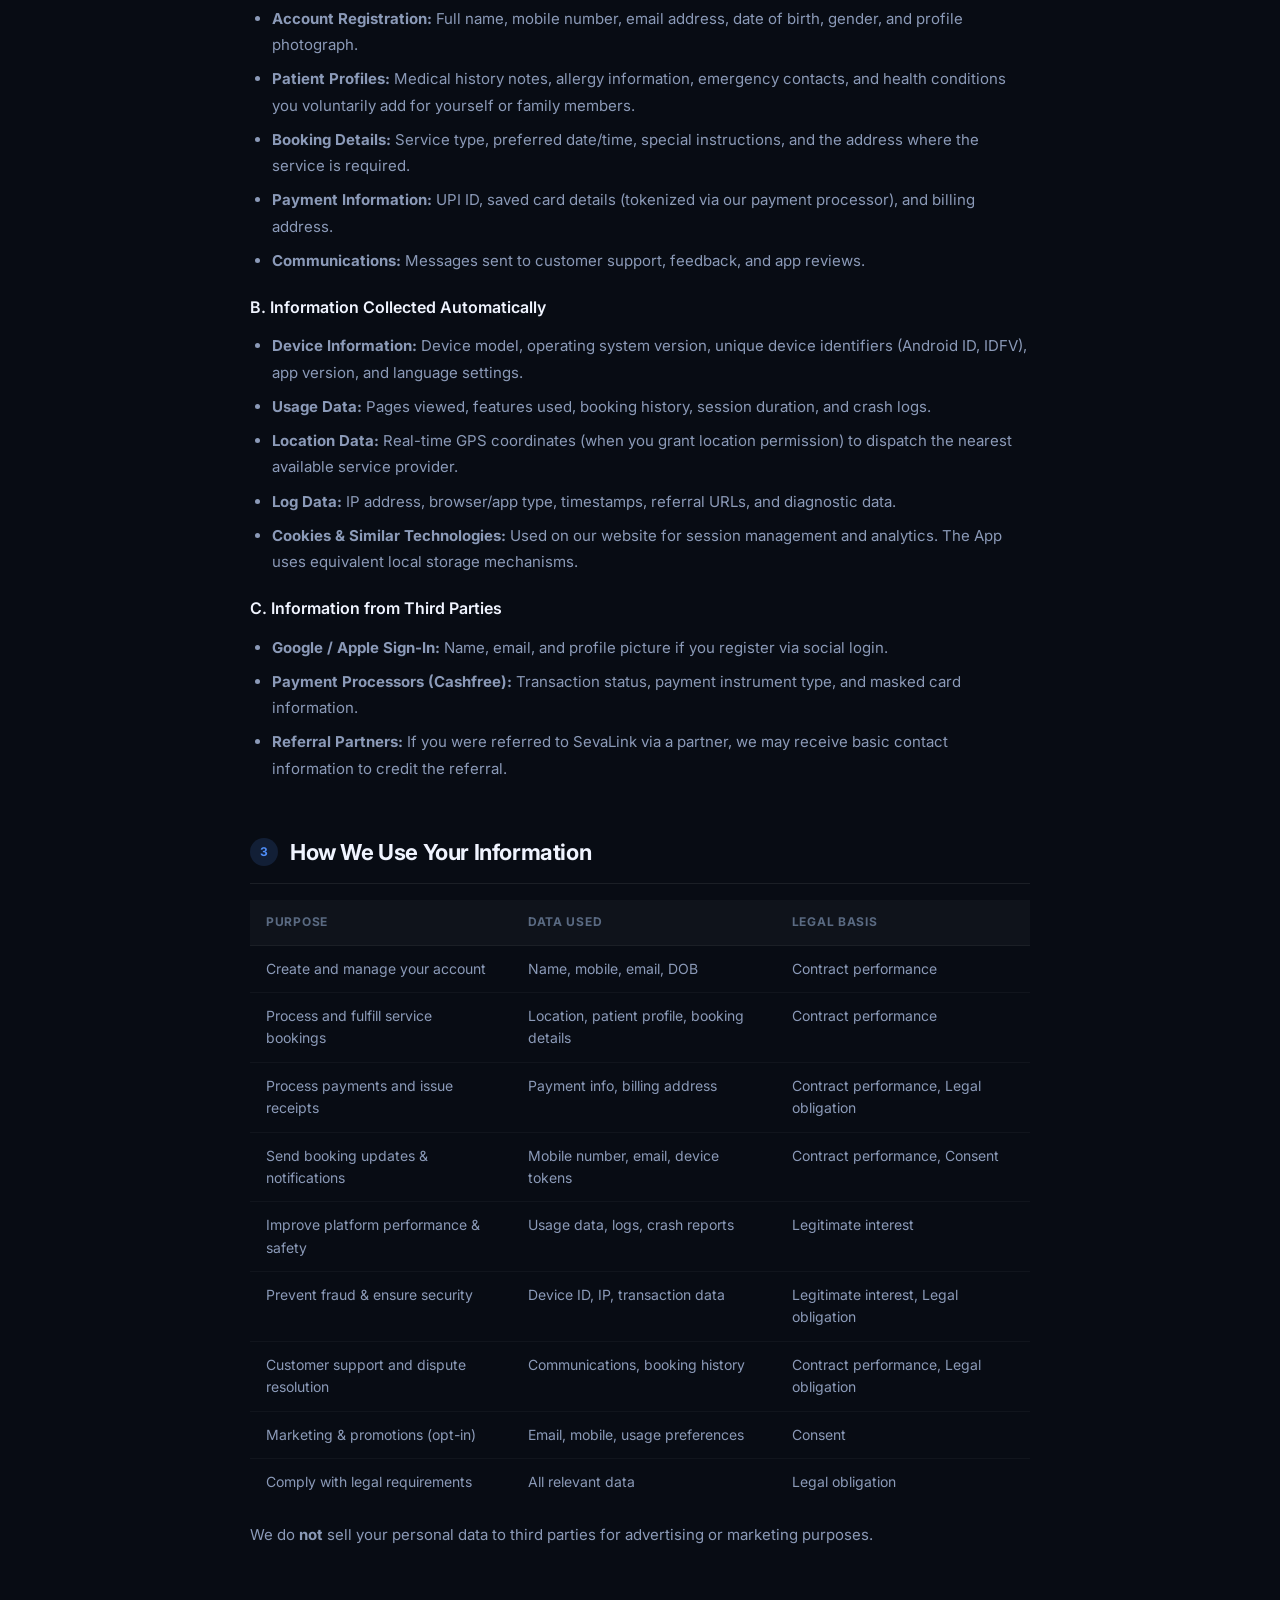
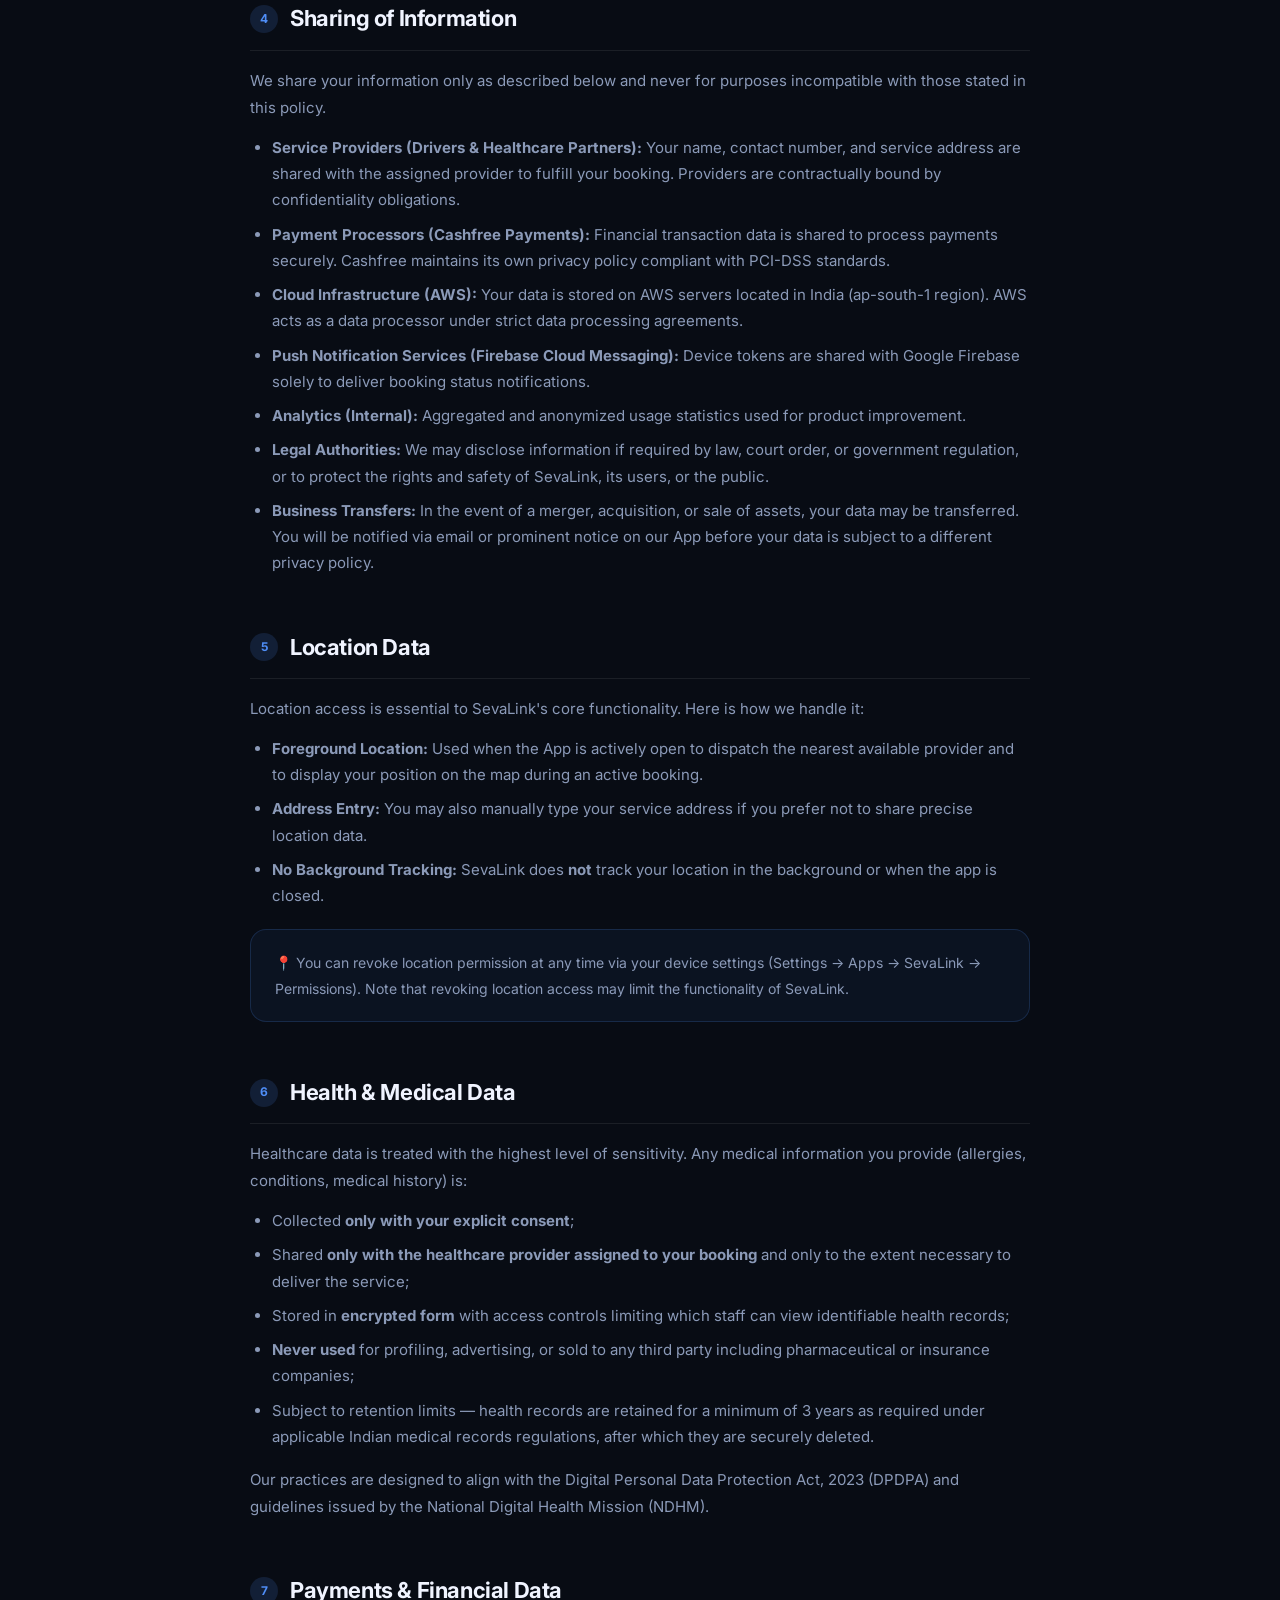
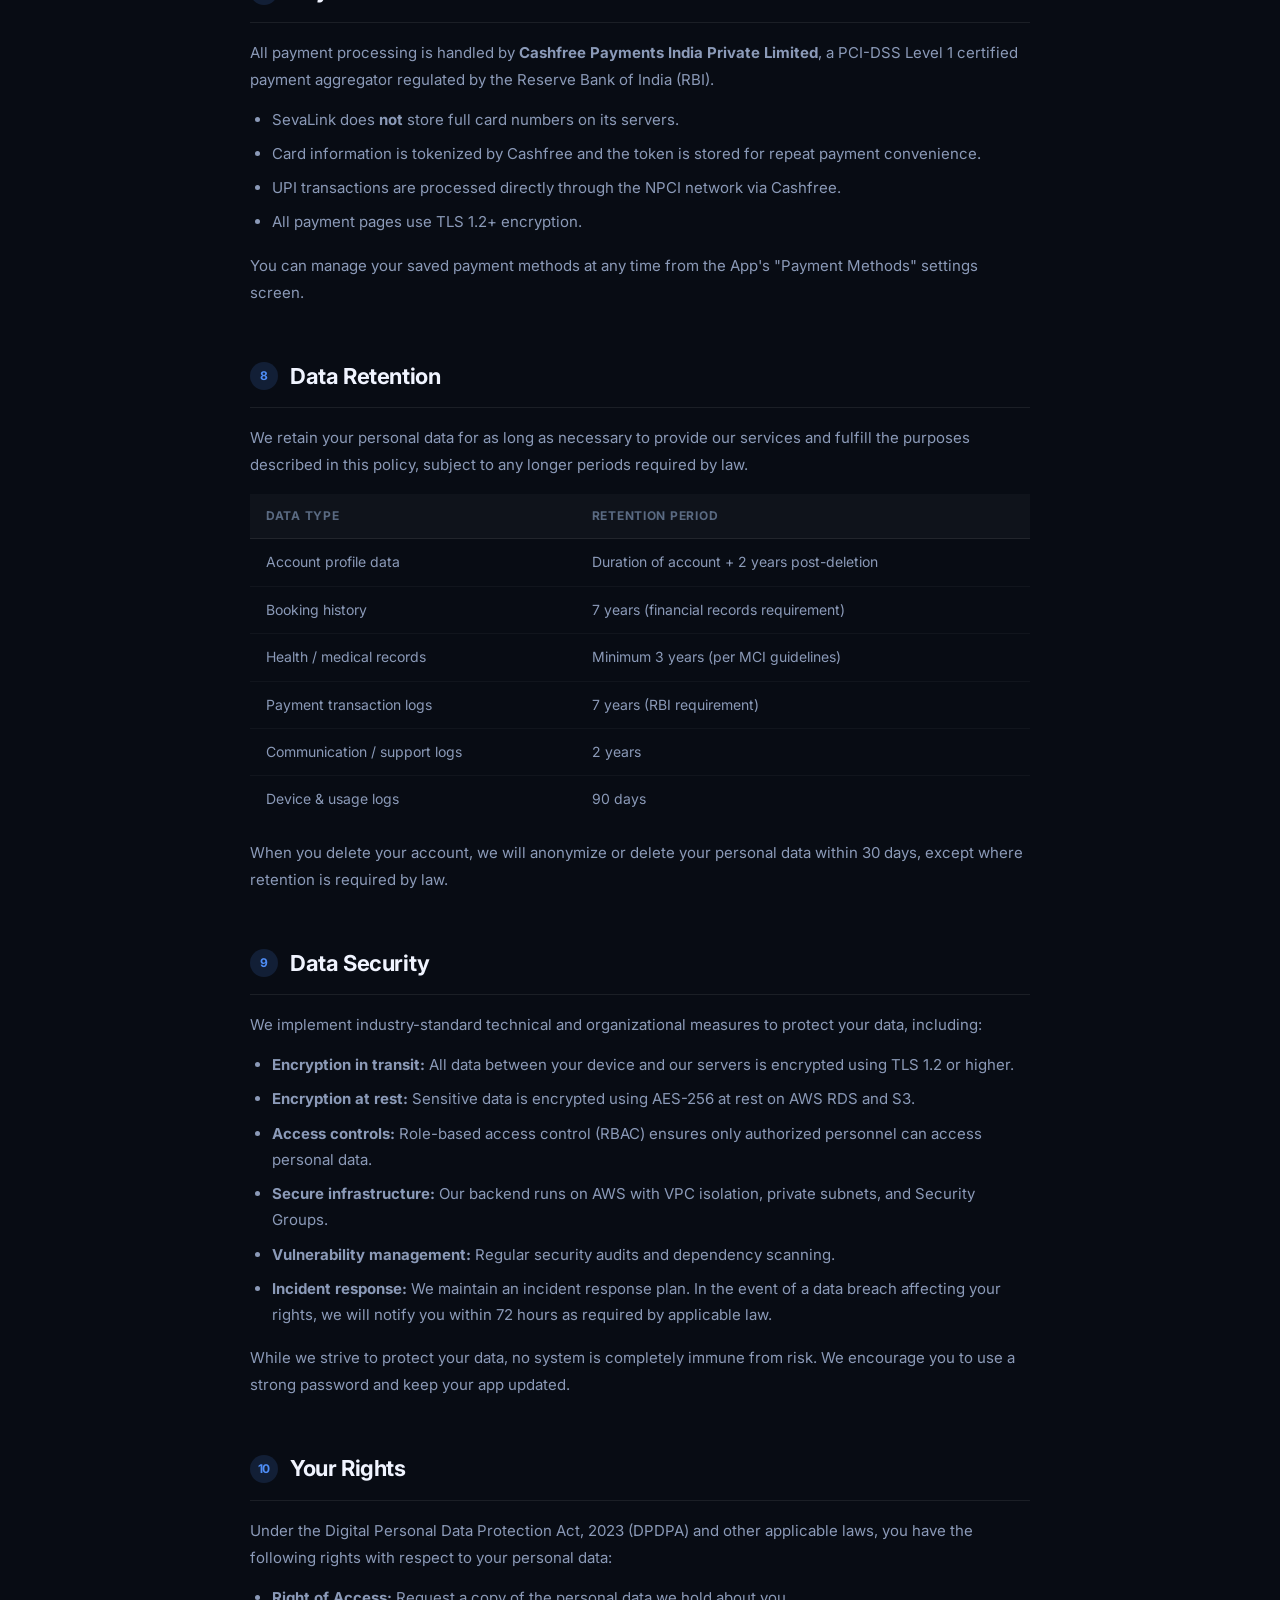
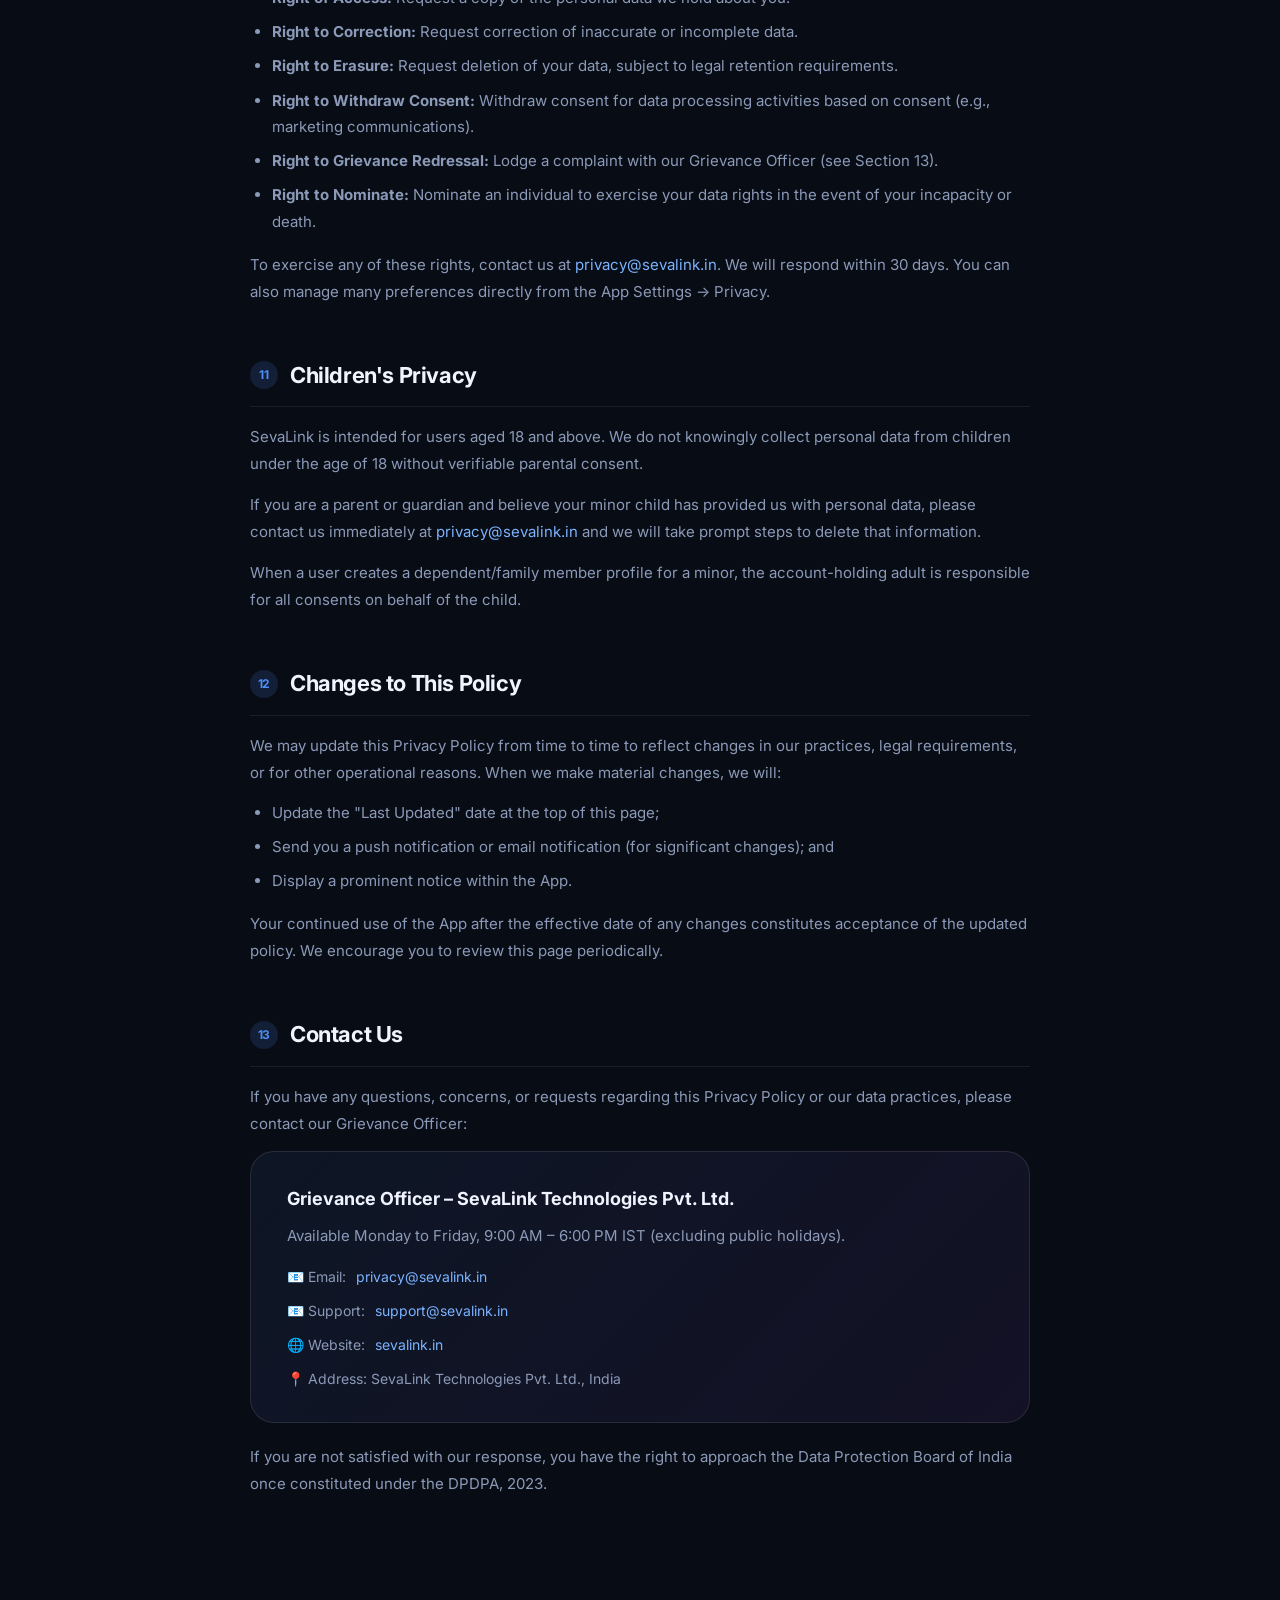
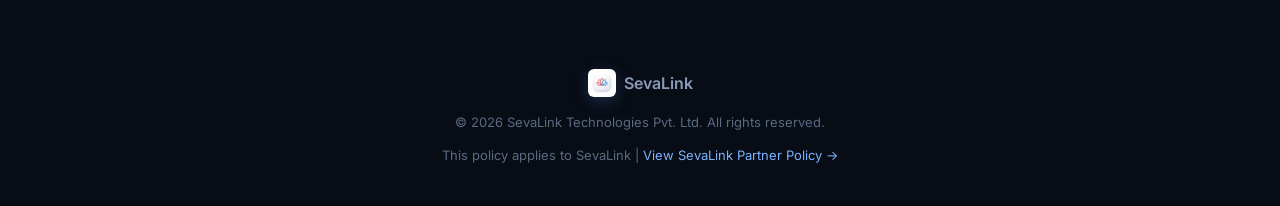
==== commit b7c73cfb: "first commit" ====
--- a/app-privacy.html
+++ b/app-privacy.html
@@ -3,8 +3,8 @@
 <head>
   <meta charset="UTF-8" />
   <meta name="viewport" content="width=device-width, initial-scale=1.0" />
-  <title>Privacy Policy – SevaLink App</title>
-  <meta name="description" content="Privacy Policy for the SevaLink User App. Learn how we collect, use, and protect your personal data when you use our on-demand healthcare platform." />
+  <title>Privacy Policy – SevaLink</title>
+  <meta name="description" content="Privacy Policy for SevaLink. Learn how we collect, use, and protect your personal data when you use our on-demand healthcare platform." />
   <link rel="preconnect" href="https://fonts.googleapis.com" />
   <link rel="preconnect" href="https://fonts.gstatic.com" crossorigin />
   <link href="https://fonts.googleapis.com/css2?family=Inter:wght@300;400;500;600;700;800&display=swap" rel="stylesheet" />
@@ -18,7 +18,7 @@
   <header class="site-header">
     <div class="container">
       <div class="logo">
-        <div class="logo-icon">S</div>
+        <div class="logo-icon"><img src="logo.png" alt="SevaLink logo" /></div>
         <span class="logo-text">SevaLink</span>
       </div>
     </div>
@@ -39,13 +39,13 @@
         <svg width="12" height="12" viewBox="0 0 24 24" fill="none" stroke="currentColor" stroke-width="2.5" stroke-linecap="round" stroke-linejoin="round">
           <path d="M20 21v-2a4 4 0 0 0-4-4H8a4 4 0 0 0-4 4v2"/><circle cx="12" cy="7" r="4"/>
         </svg>
-        SevaLink User App
+        SevaLink
       </div>
       <h1>Privacy Policy</h1>
       <p class="hero-subtitle">How we collect, use, and safeguard your personal information when you use the SevaLink application to access on-demand healthcare services.</p>
       <div class="policy-meta-row">
-        <div class="policy-meta-pill">📅 <strong>Effective Date:</strong> April 24, 2025</div>
-        <div class="policy-meta-pill">🔄 <strong>Last Updated:</strong> April 24, 2025</div>
+        <div class="policy-meta-pill">📅 <strong>Effective Date:</strong> April 24, 2026</div>
+        <div class="policy-meta-pill">🔄 <strong>Last Updated:</strong> April 24, 2026</div>
         <div class="policy-meta-pill">🏢 <strong>Version:</strong> 1.0</div>
       </div>
     </div>
@@ -77,11 +77,11 @@
       <!-- 1. Introduction -->
       <div class="policy-section" id="introduction">
         <h2><span class="section-num num-blue">1</span> Introduction</h2>
-        <p>Welcome to SevaLink. SevaLink Technologies Private Limited ("SevaLink," "we," "our," or "us") operates the SevaLink mobile application ("SevaLink App" or "App") and the website at <strong>sevalink.in</strong> (collectively, the "Platform").</p>
+        <p>Welcome to SevaLink. SevaLink Technologies Private Limited ("SevaLink," "we," "our," or "us") operates the SevaLink mobile application ("SevaLink" or "the App") and the website at <strong>sevalink.in</strong> (collectively, the "Platform").</p>
         <p>We provide on-demand healthcare services including ambulance booking, home healthcare, teleconsultation, and ancillary medical services to users across India. This Privacy Policy explains how we collect, process, use, store, share, and protect your personal data when you access or use our Platform.</p>
-        <p>By downloading, registering for, or using the SevaLink App, you acknowledge that you have read, understood, and agree to the practices described in this Privacy Policy. If you do not agree, please refrain from using the App.</p>
+        <p>By downloading, registering for, or using SevaLink, you acknowledge that you have read, understood, and agree to the practices described in this Privacy Policy. If you do not agree, please refrain from using the App.</p>
         <div class="highlight-box">
-          <p>📋 This policy applies specifically to the <strong>SevaLink User App</strong> (available on Google Play Store and Apple App Store). If you are a driver or service provider, please refer to the <a href="driver-privacy.html">SevaLink Driver App Privacy Policy</a>.</p>
+          <p>📋 This policy applies specifically to <strong>SevaLink</strong> (available on Google Play Store and Apple App Store). If you are a driver or service provider, please refer to the <a href="driver-privacy.html">SevaLink Partner Privacy Policy</a>.</p>
         </div>
       </div>
 
@@ -200,10 +200,10 @@
         <ul>
           <li><strong>Foreground Location:</strong> Used when the App is actively open to dispatch the nearest available provider and to display your position on the map during an active booking.</li>
           <li><strong>Address Entry:</strong> You may also manually type your service address if you prefer not to share precise location data.</li>
-          <li><strong>No Background Tracking:</strong> The SevaLink User App does <strong>not</strong> track your location in the background or when the app is closed.</li>
+          <li><strong>No Background Tracking:</strong> SevaLink does <strong>not</strong> track your location in the background or when the app is closed.</li>
         </ul>
         <div class="highlight-box">
-          <p>📍 You can revoke location permission at any time via your device settings (Settings → Apps → SevaLink → Permissions). Note that revoking location access may limit the functionality of the App.</p>
+          <p>📍 You can revoke location permission at any time via your device settings (Settings → Apps → SevaLink → Permissions). Note that revoking location access may limit the functionality of SevaLink.</p>
         </div>
       </div>
 
@@ -287,7 +287,7 @@
       <!-- 11. Children -->
       <div class="policy-section" id="children">
         <h2><span class="section-num num-blue">11</span> Children's Privacy</h2>
-        <p>The SevaLink App is intended for users aged 18 and above. We do not knowingly collect personal data from children under the age of 18 without verifiable parental consent.</p>
+        <p>SevaLink is intended for users aged 18 and above. We do not knowingly collect personal data from children under the age of 18 without verifiable parental consent.</p>
         <p>If you are a parent or guardian and believe your minor child has provided us with personal data, please contact us immediately at <a href="mailto:privacy@sevalink.in">privacy@sevalink.in</a> and we will take prompt steps to delete that information.</p>
         <p>When a user creates a dependent/family member profile for a minor, the account-holding adult is responsible for all consents on behalf of the child.</p>
       </div>
@@ -328,11 +328,11 @@
     <div class="container">
       <div class="footer-inner">
         <div class="footer-logo">
-          <div class="logo-icon logo-icon-sm">S</div>
+          <div class="logo-icon logo-icon-sm"><img src="logo.png" alt="SevaLink logo" /></div>
           <span>SevaLink</span>
         </div>
-        <p class="footer-copy">&copy; 2025 SevaLink Technologies Pvt. Ltd. All rights reserved.</p>
-        <p class="footer-address">This policy applies to the SevaLink User App | <a href="driver-privacy.html" style="color:var(--blue-light);text-decoration:none;">View Driver App Policy →</a></p>
+        <p class="footer-copy">&copy; 2026 SevaLink Technologies Pvt. Ltd. All rights reserved.</p>
+        <p class="footer-address">This policy applies to SevaLink | <a href="driver-privacy.html" style="color:var(--blue-light);text-decoration:none;">View SevaLink Partner Policy →</a></p>
       </div>
     </div>
   </footer>
--- a/styles.css
+++ b/styles.css
@@ -122,21 +122,24 @@
 
 .logo-icon {
   width: 40px; height: 40px;
-  background: linear-gradient(135deg, #4f8ef7, #a855f7);
   border-radius: var(--radius-sm);
+  overflow: hidden;
   display: flex;
   align-items: center;
   justify-content: center;
-  font-weight: 800;
-  font-size: 18px;
-  color: #fff;
   flex-shrink: 0;
-  box-shadow: 0 4px 16px rgba(79, 142, 247, 0.35);
+  box-shadow: 0 4px 16px rgba(79, 142, 247, 0.25);
+}
+
+.logo-icon img {
+  width: 100%;
+  height: 100%;
+  object-fit: cover;
+  display: block;
 }
 
 .logo-icon-sm {
   width: 28px; height: 28px;
-  font-size: 13px;
   border-radius: 6px;
 }
 
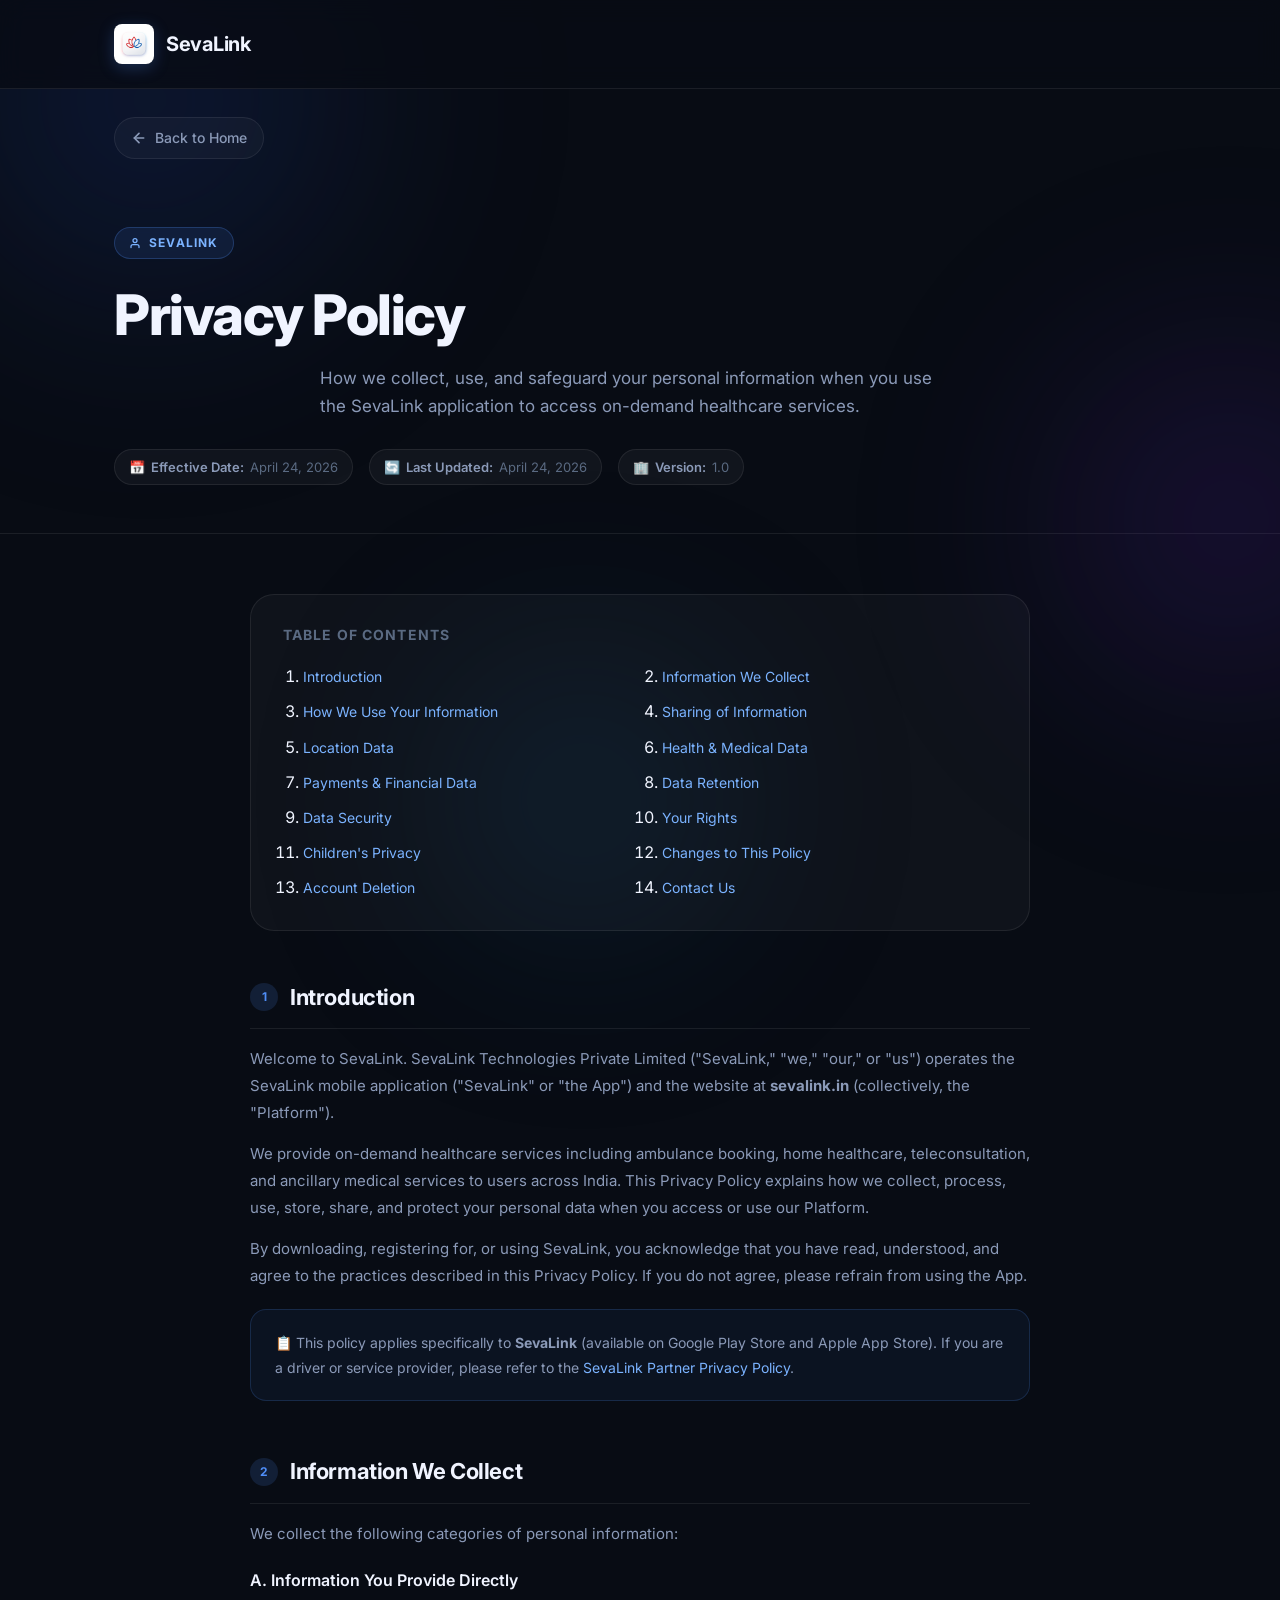
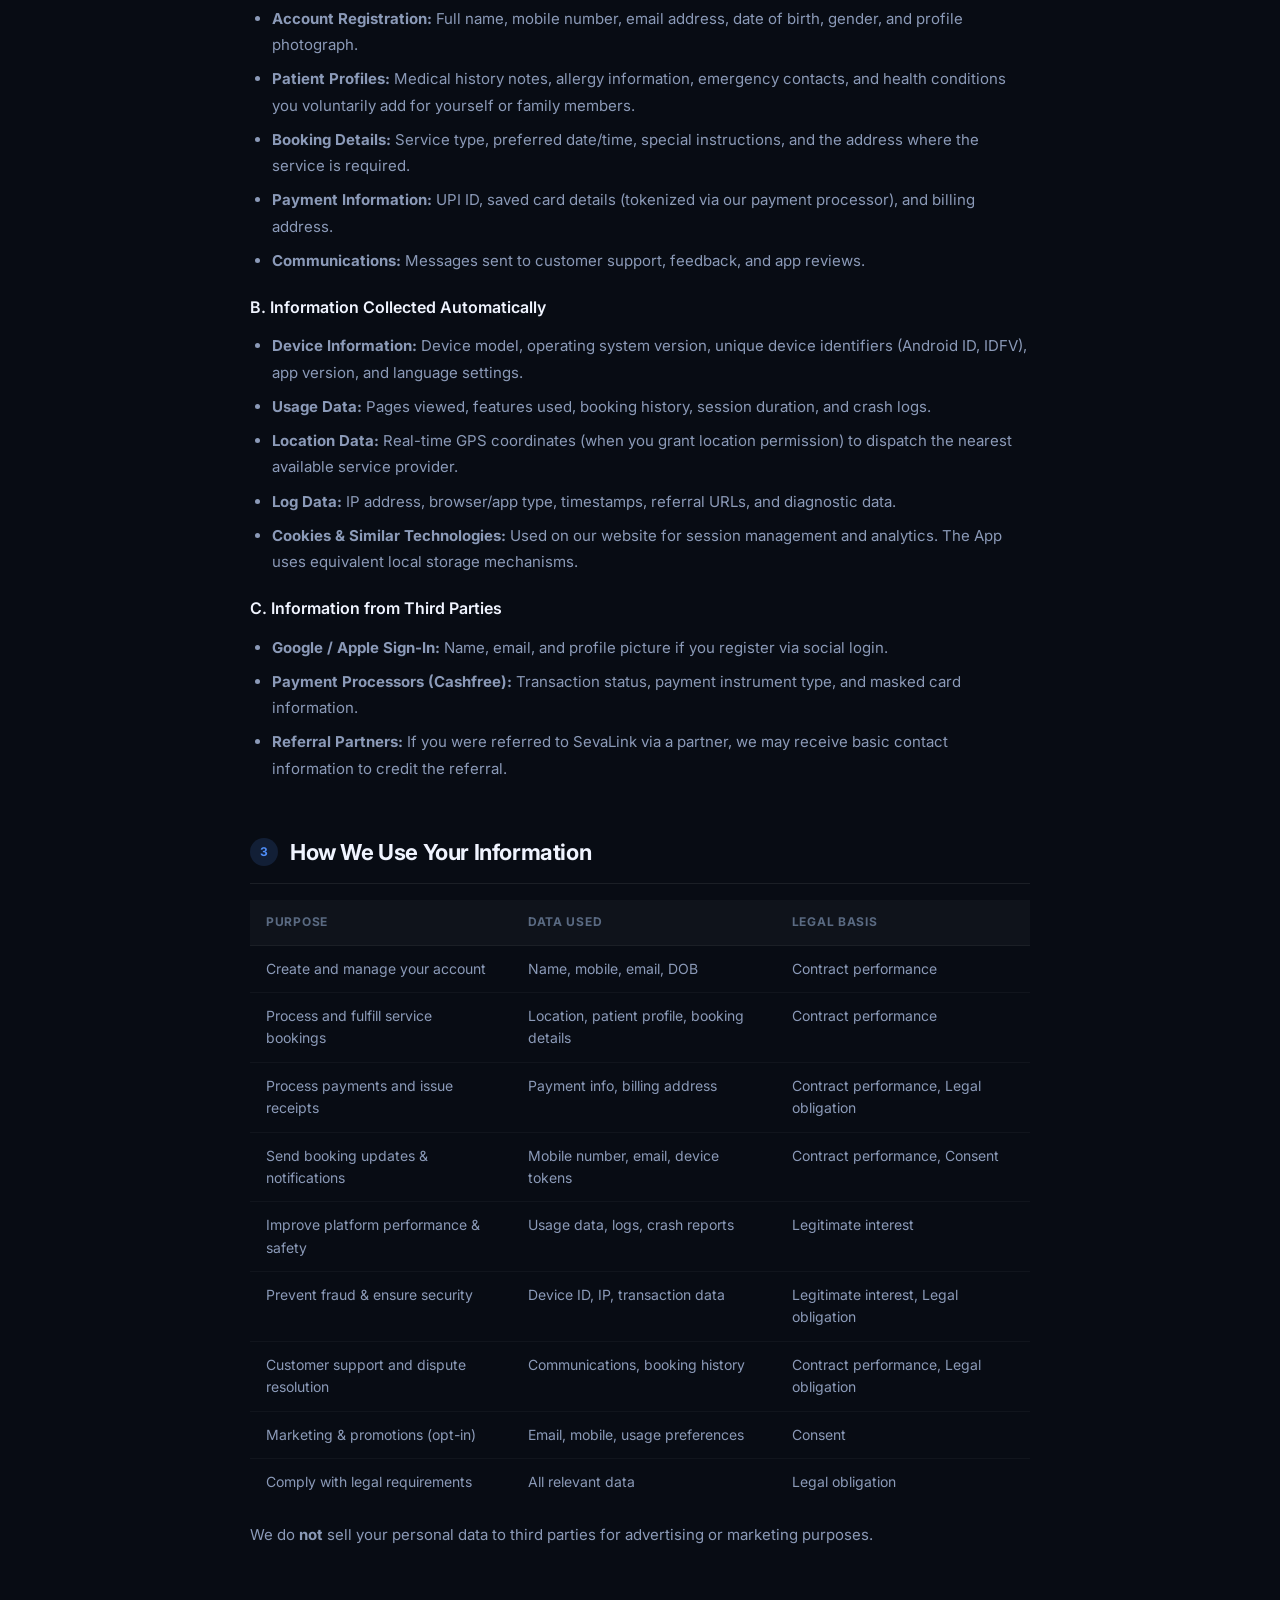
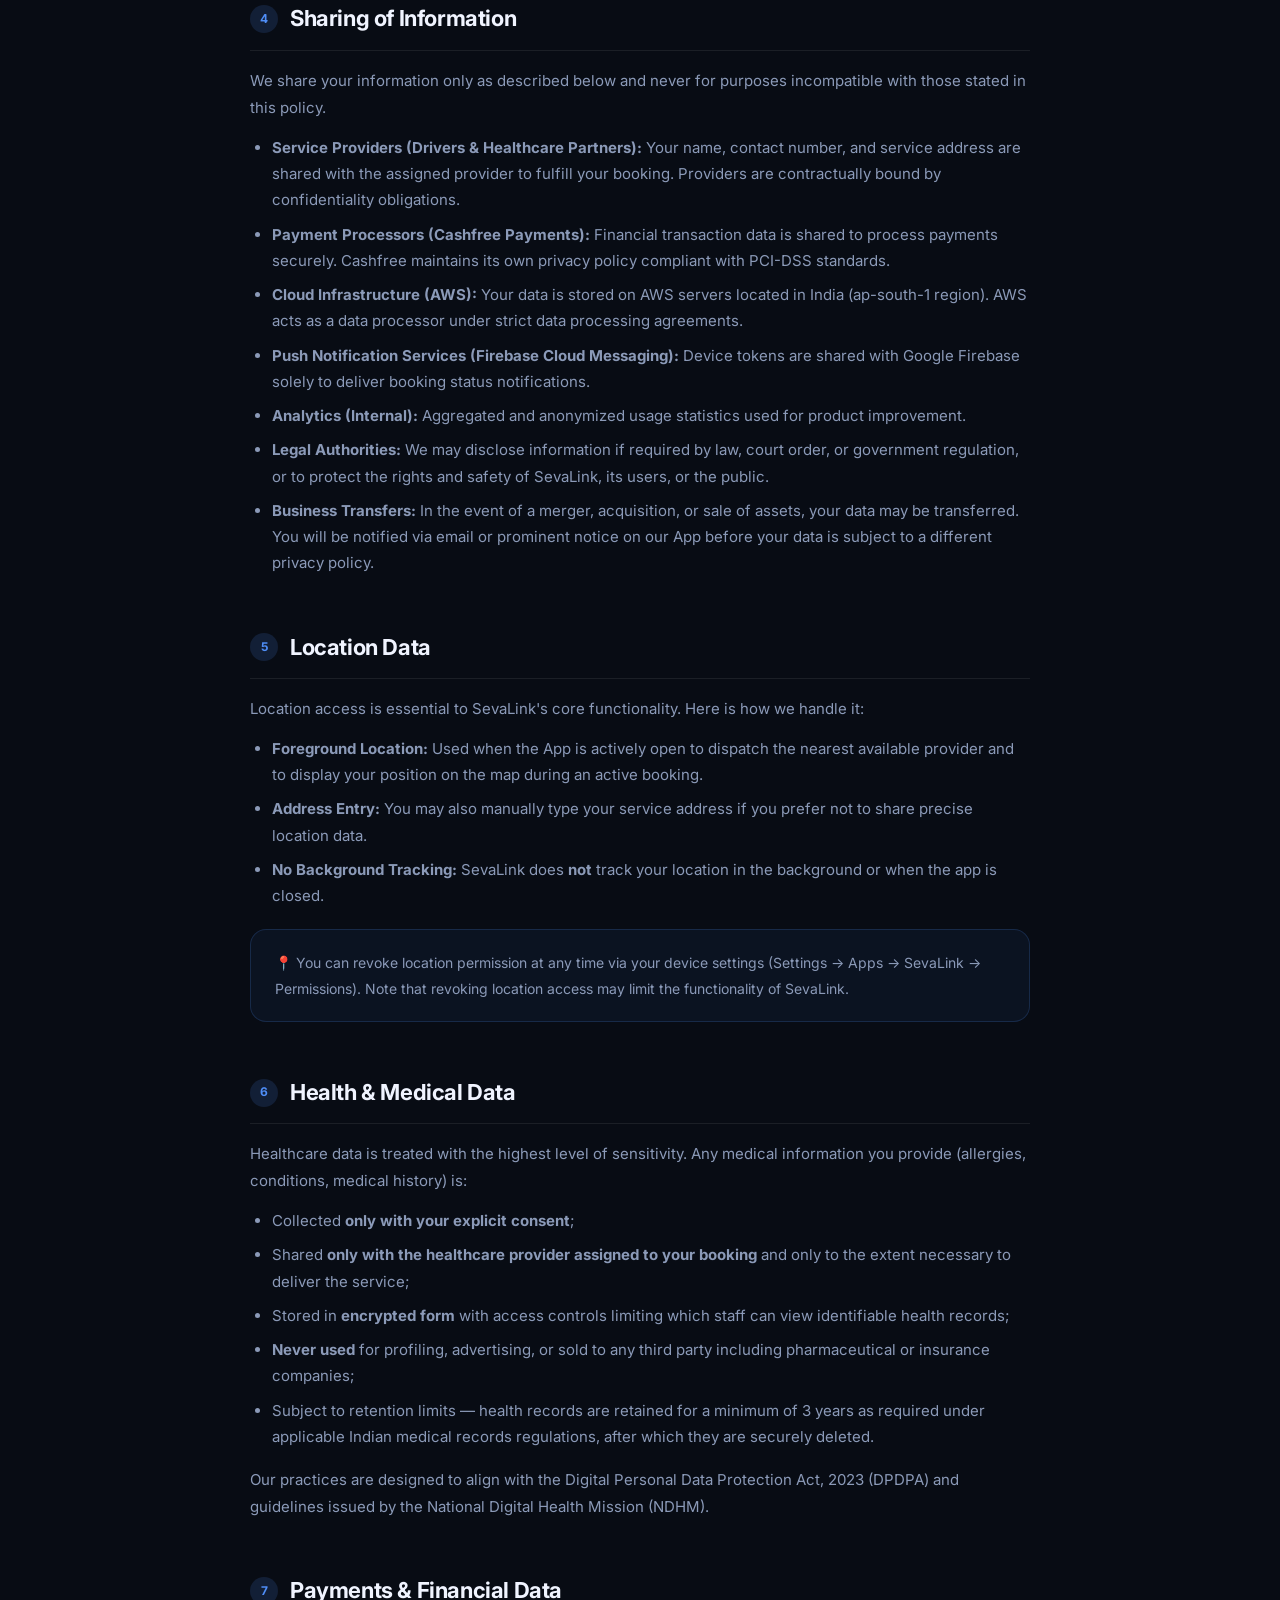
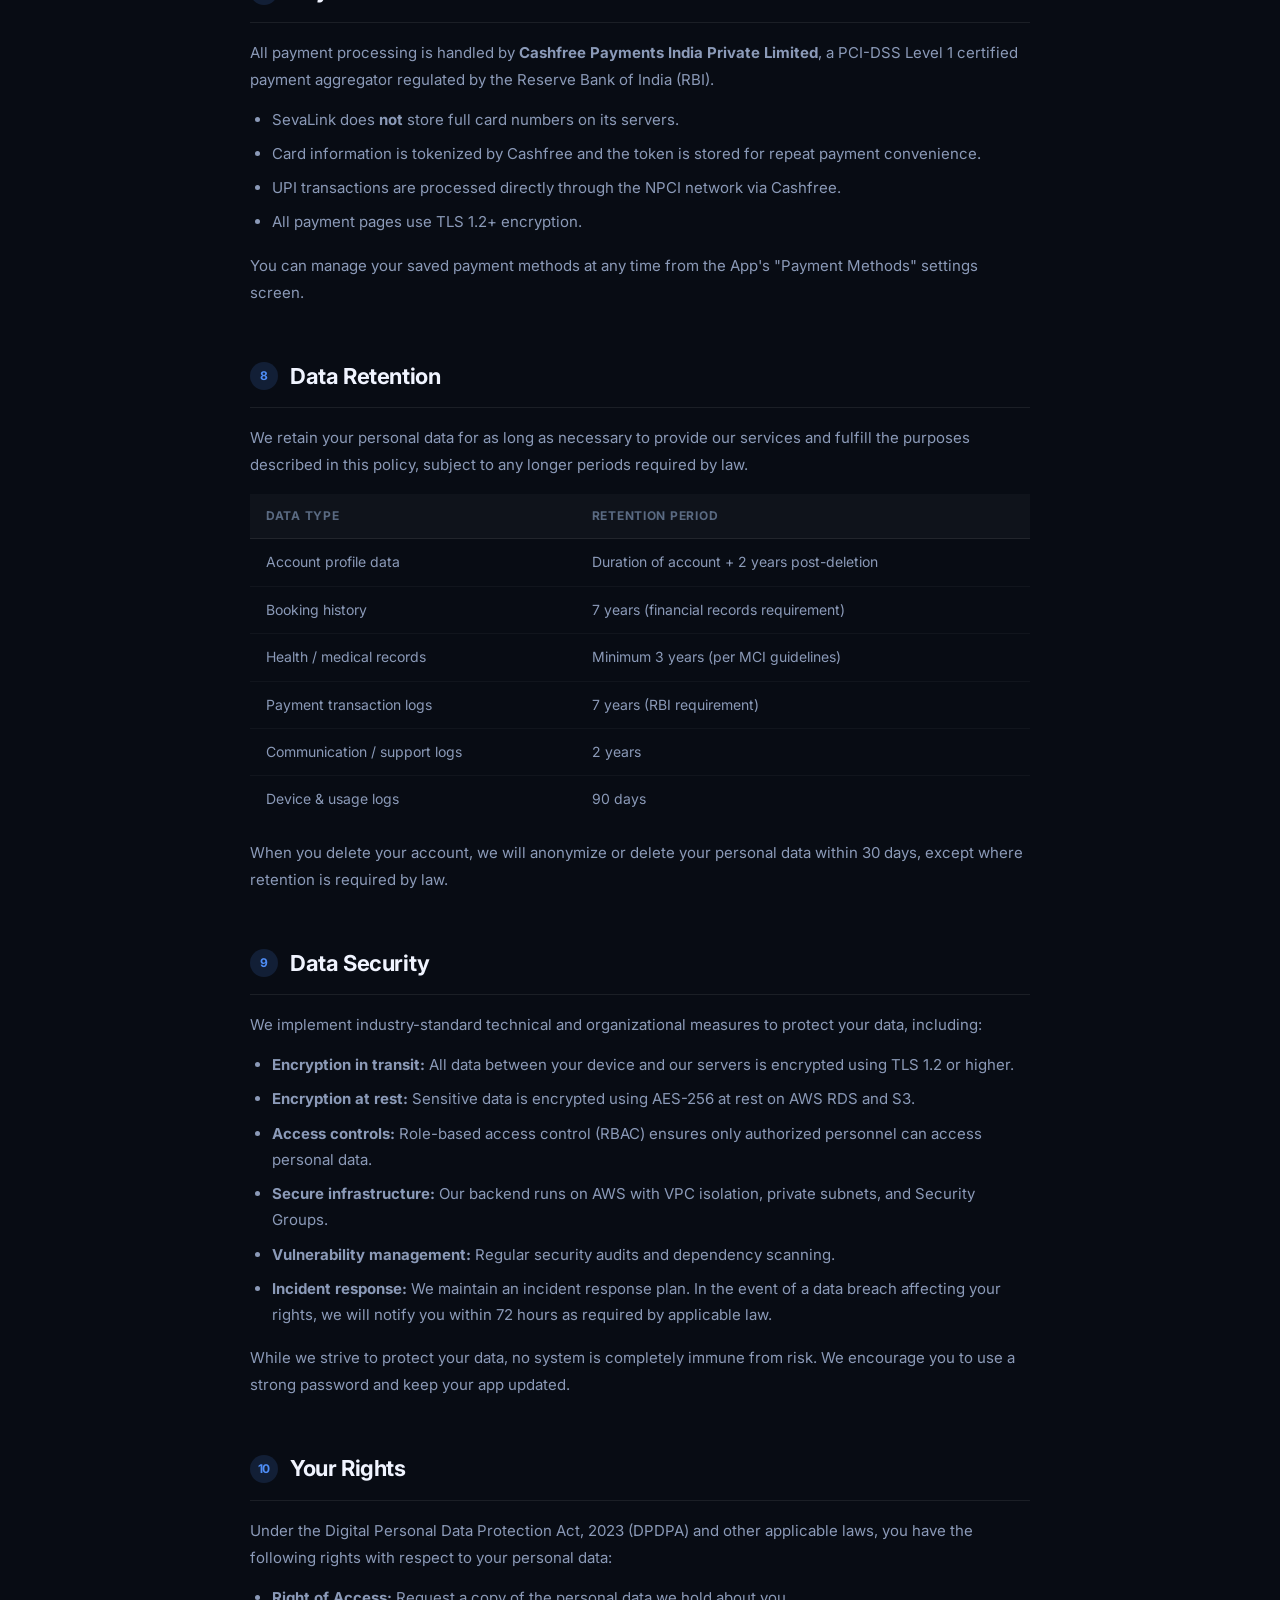
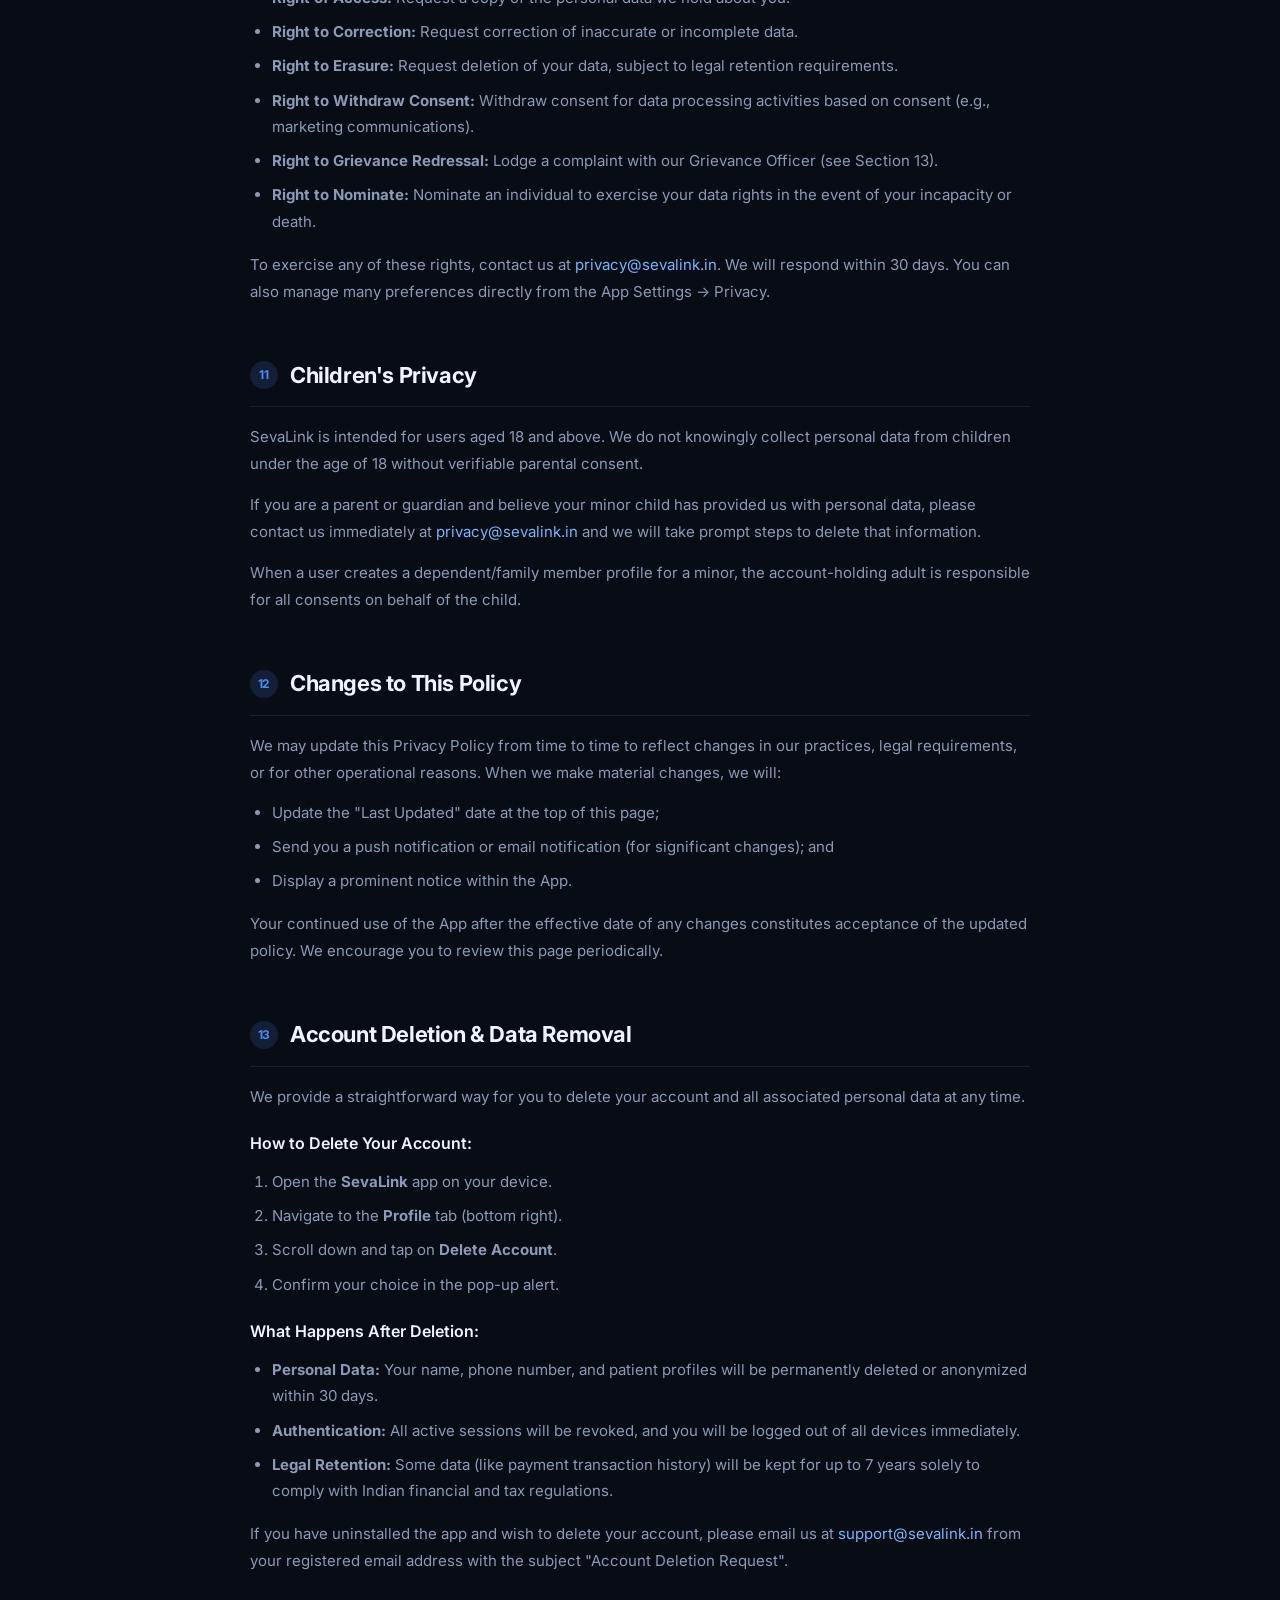
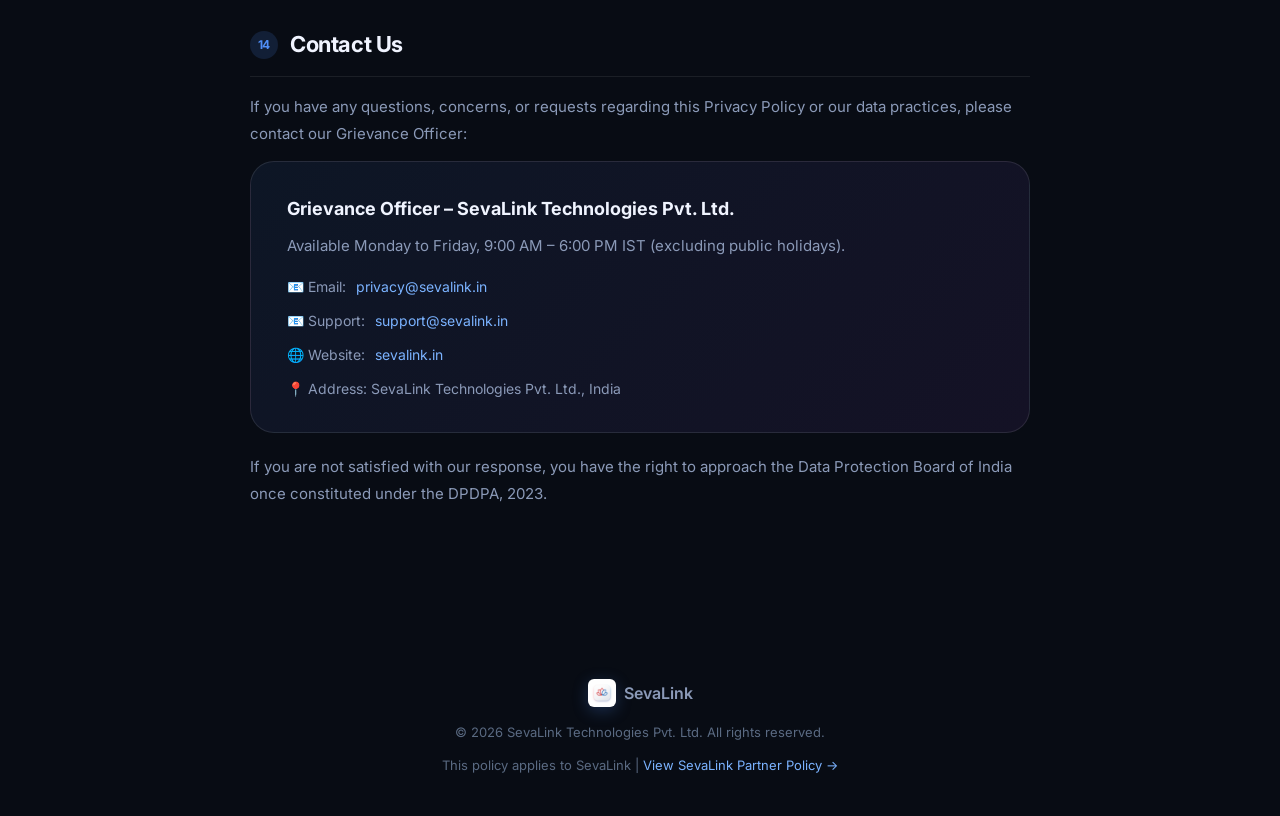
==== commit 84dff81a: "deletion" ====
--- a/app-privacy.html
+++ b/app-privacy.html
@@ -70,6 +70,7 @@
           <li><a href="#your-rights">Your Rights</a></li>
           <li><a href="#children">Children's Privacy</a></li>
           <li><a href="#changes">Changes to This Policy</a></li>
+          <li><a href="#delete-account">Account Deletion</a></li>
           <li><a href="#contact">Contact Us</a></li>
         </ol>
       </div>
@@ -304,9 +305,32 @@
         <p>Your continued use of the App after the effective date of any changes constitutes acceptance of the updated policy. We encourage you to review this page periodically.</p>
       </div>
 
-      <!-- 13. Contact -->
+      <!-- 13. Account Deletion -->
+      <div class="policy-section" id="delete-account">
+        <h2><span class="section-num num-blue">13</span> Account Deletion & Data Removal</h2>
+        <p>We provide a straightforward way for you to delete your account and all associated personal data at any time.</p>
+        
+        <h3 style="font-size:16px;font-weight:600;color:var(--text-primary);margin:20px 0 10px;">How to Delete Your Account:</h3>
+        <ol>
+          <li>Open the <strong>SevaLink</strong> app on your device.</li>
+          <li>Navigate to the <strong>Profile</strong> tab (bottom right).</li>
+          <li>Scroll down and tap on <strong>Delete Account</strong>.</li>
+          <li>Confirm your choice in the pop-up alert.</li>
+        </ol>
+
+        <h3 style="font-size:16px;font-weight:600;color:var(--text-primary);margin:20px 0 10px;">What Happens After Deletion:</h3>
+        <ul>
+          <li><strong>Personal Data:</strong> Your name, phone number, and patient profiles will be permanently deleted or anonymized within 30 days.</li>
+          <li><strong>Authentication:</strong> All active sessions will be revoked, and you will be logged out of all devices immediately.</li>
+          <li><strong>Legal Retention:</strong> Some data (like payment transaction history) will be kept for up to 7 years solely to comply with Indian financial and tax regulations.</li>
+        </ul>
+
+        <p>If you have uninstalled the app and wish to delete your account, please email us at <a href="mailto:support@sevalink.in">support@sevalink.in</a> from your registered email address with the subject "Account Deletion Request".</p>
+      </div>
+
+      <!-- 14. Contact -->
       <div class="policy-section" id="contact">
-        <h2><span class="section-num num-blue">13</span> Contact Us</h2>
+        <h2><span class="section-num num-blue">14</span> Contact Us</h2>
         <p>If you have any questions, concerns, or requests regarding this Privacy Policy or our data practices, please contact our Grievance Officer:</p>
         <div class="contact-card">
           <h3>Grievance Officer – SevaLink Technologies Pvt. Ltd.</h3>
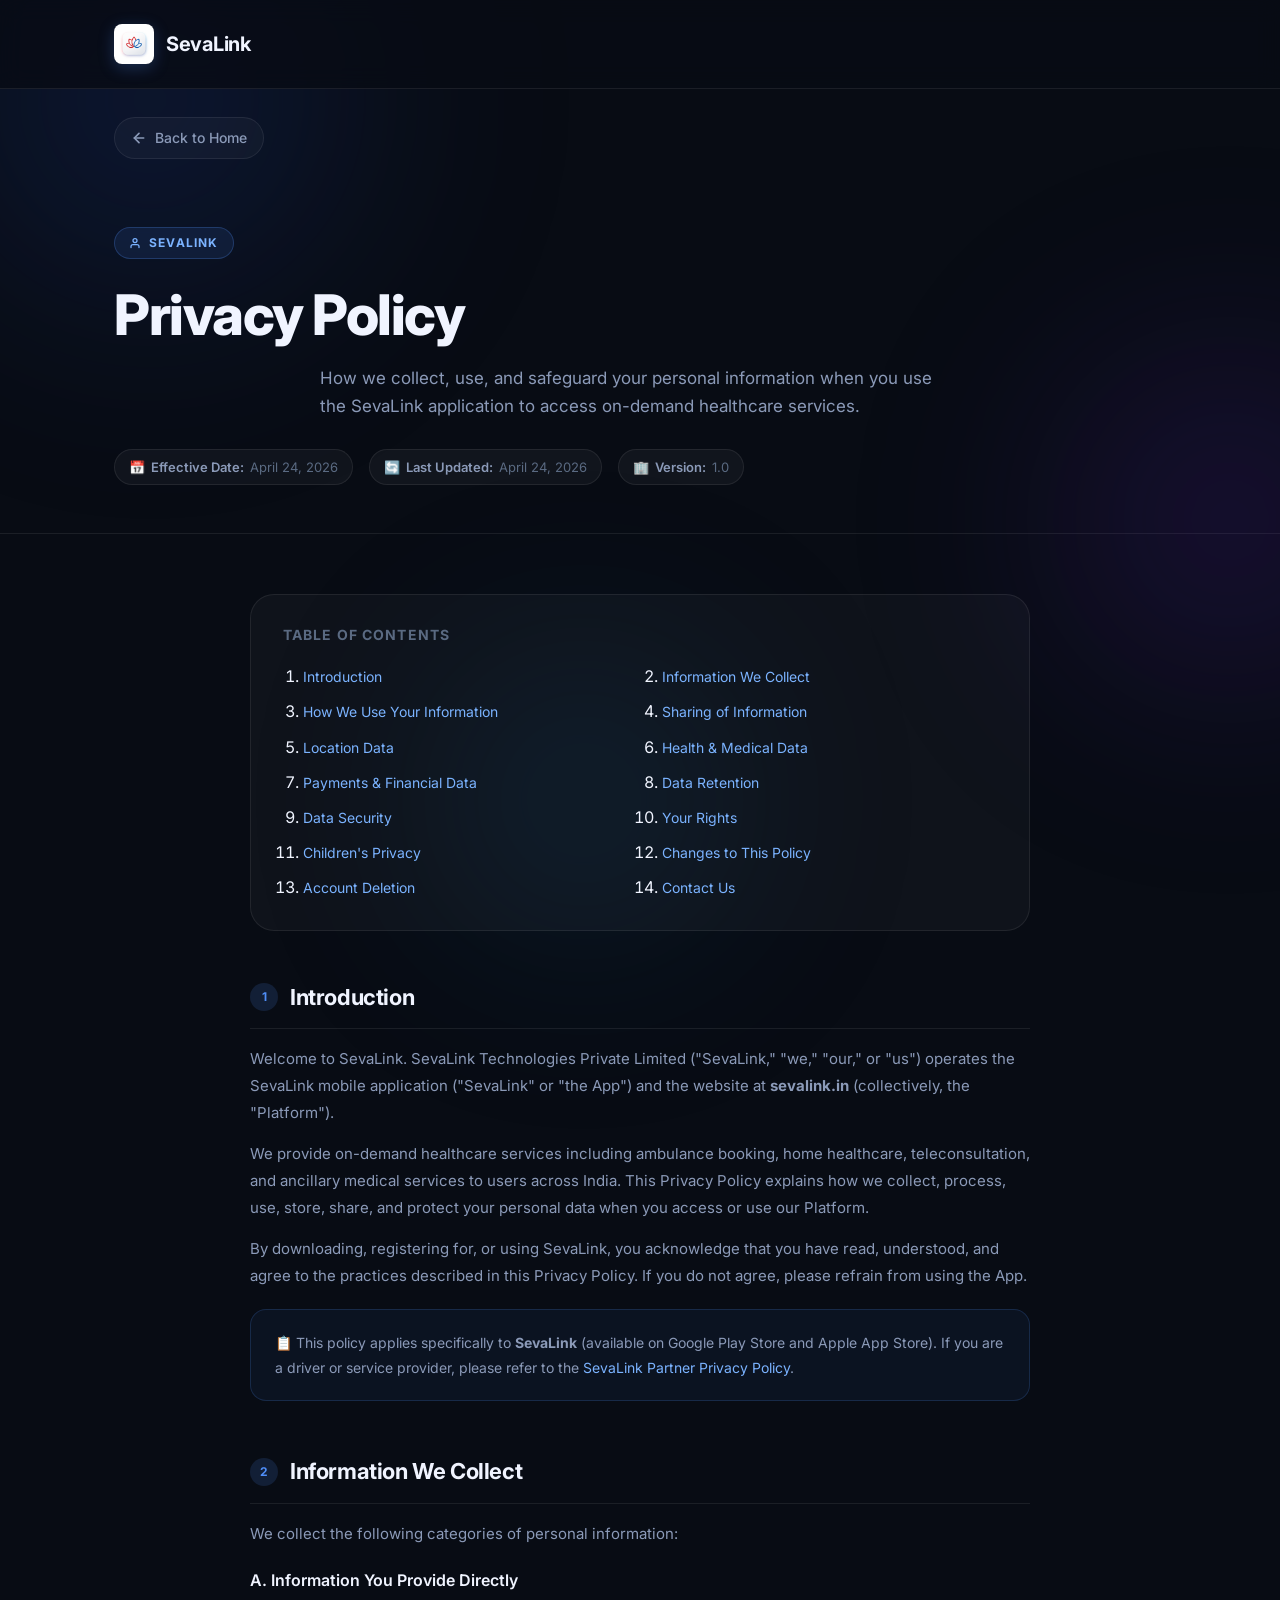
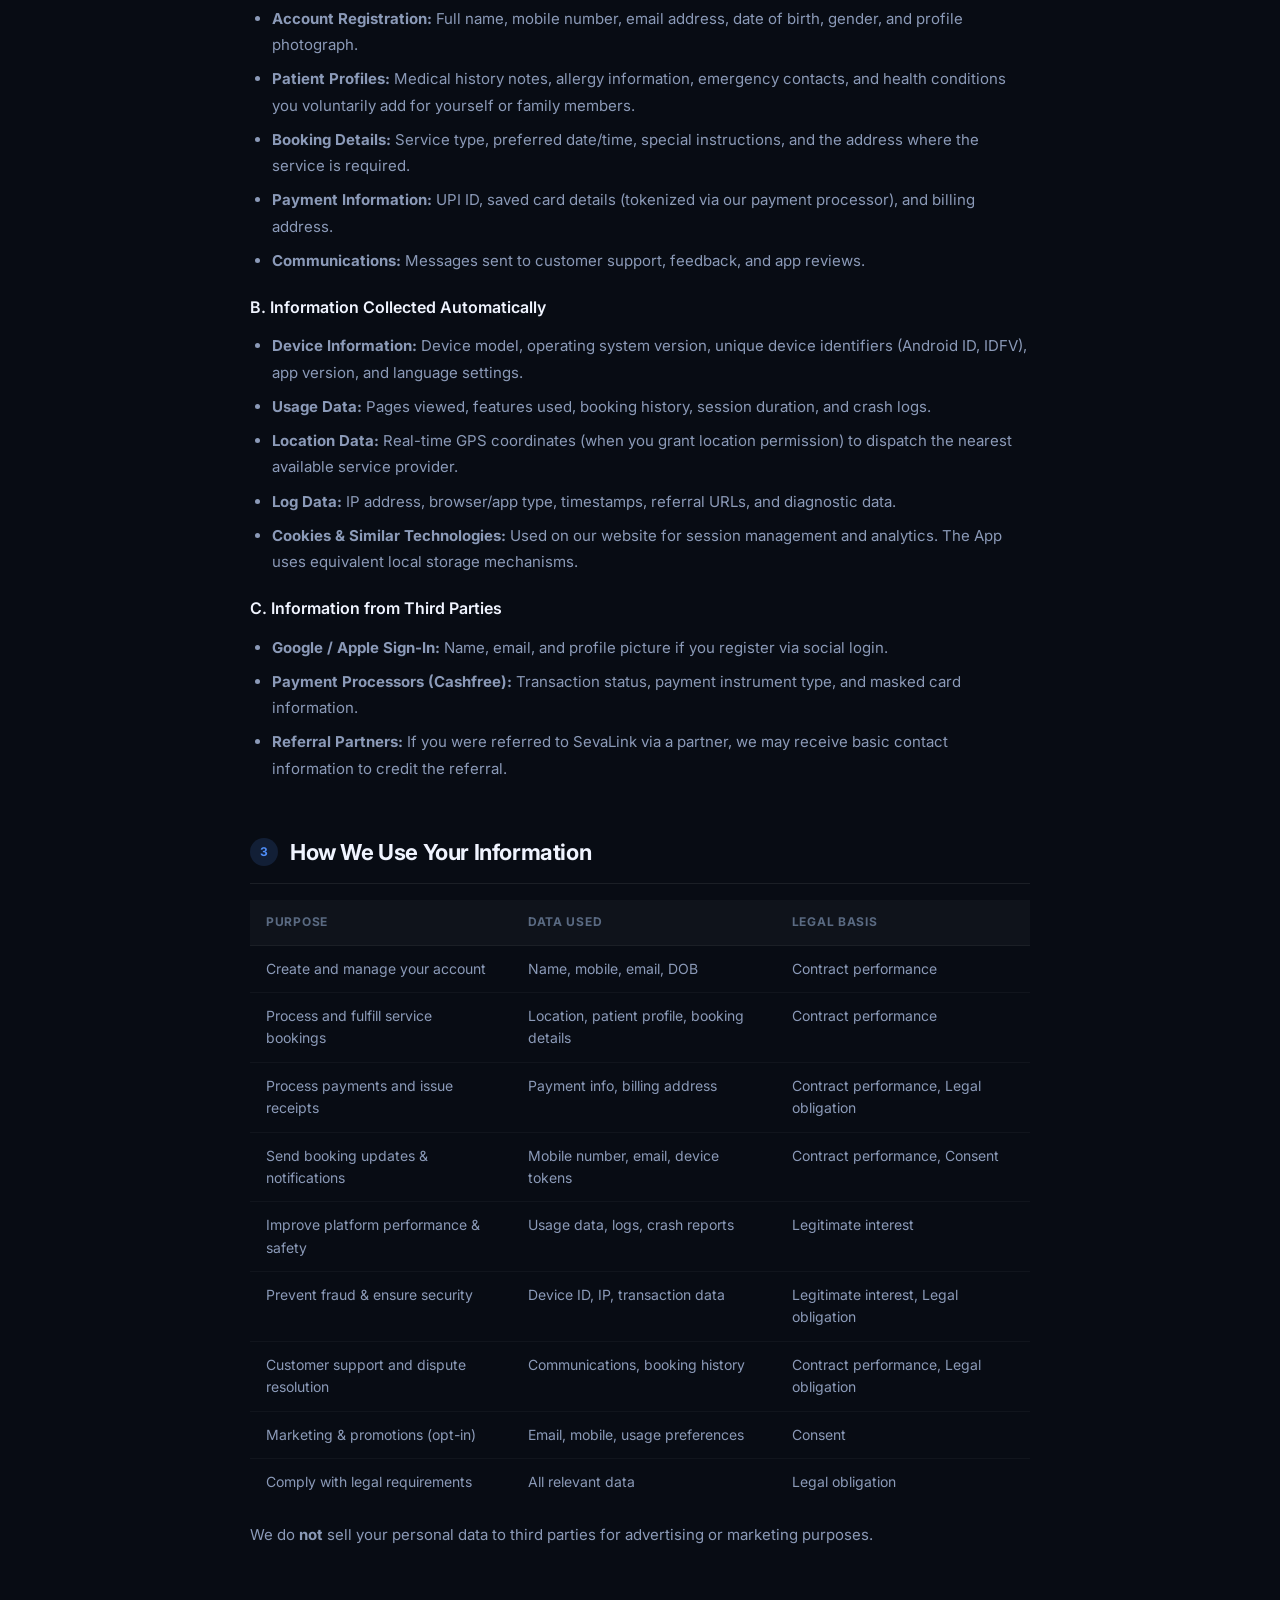
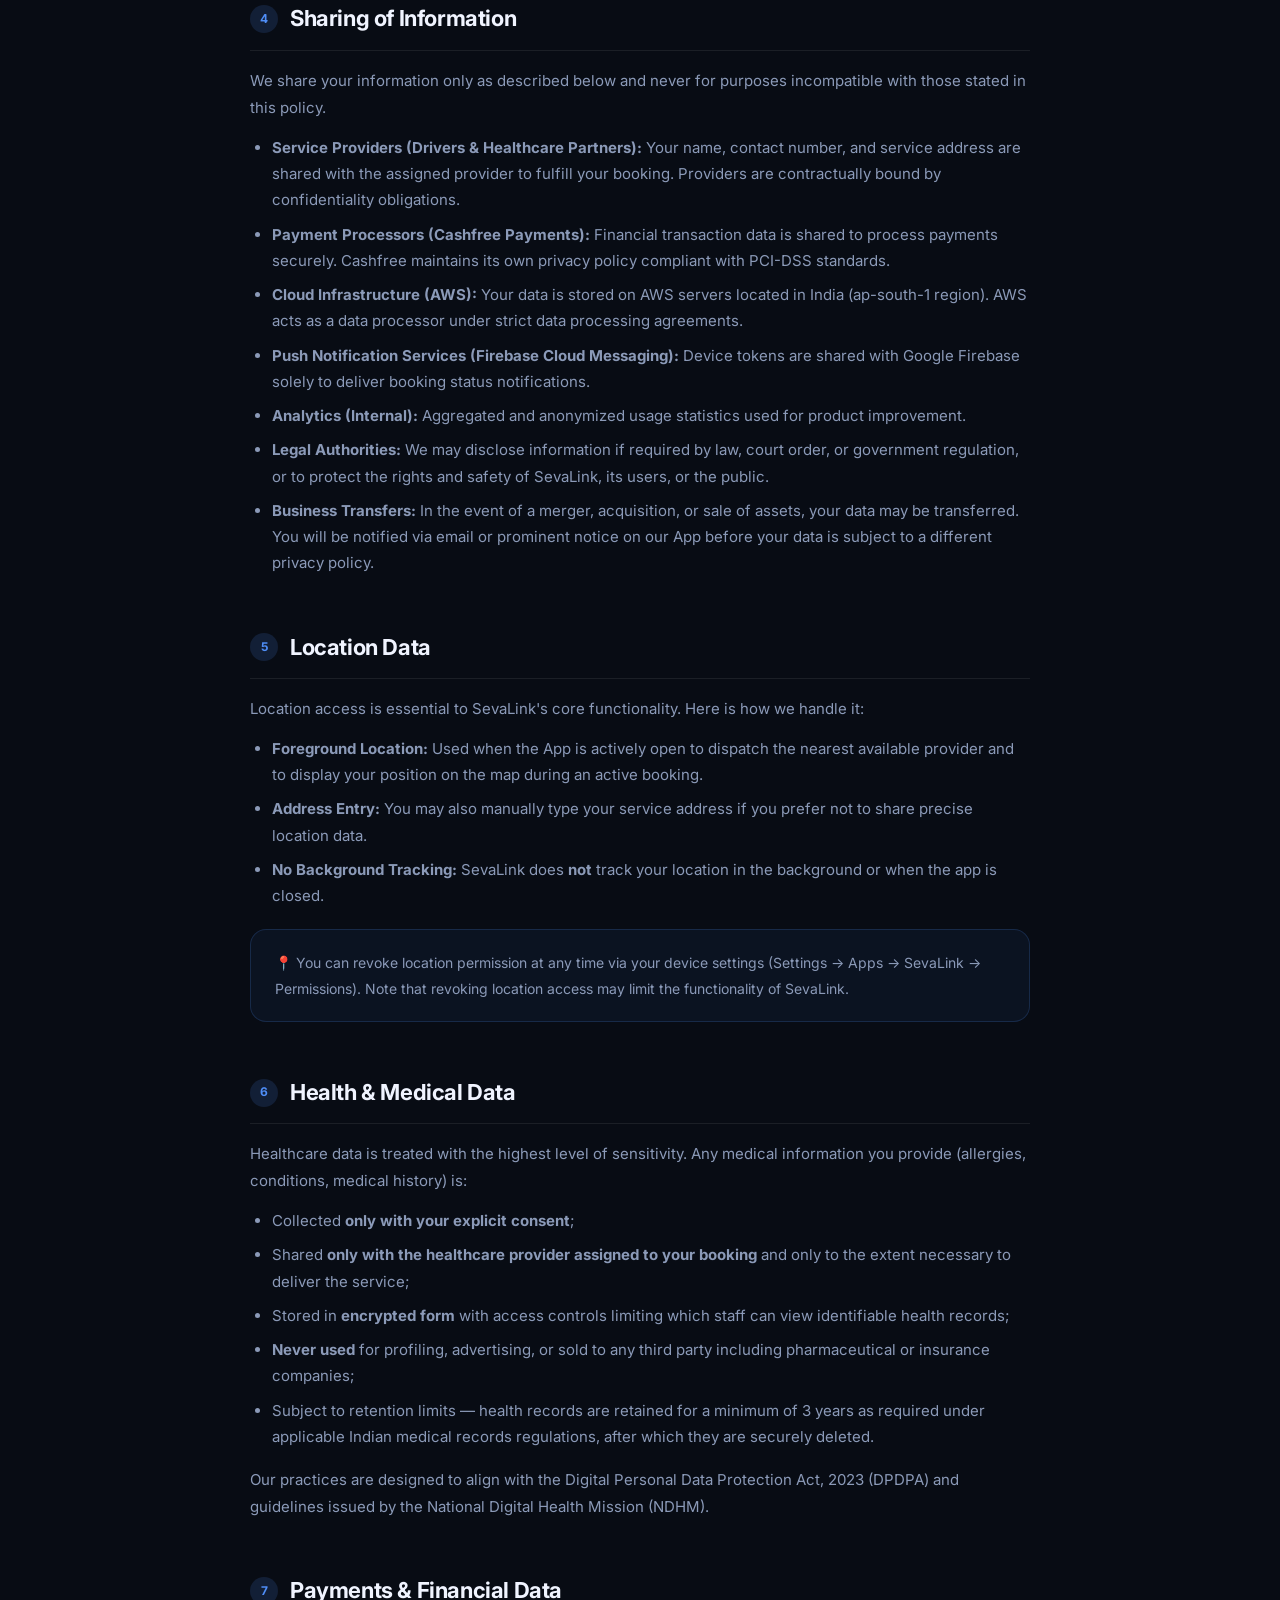
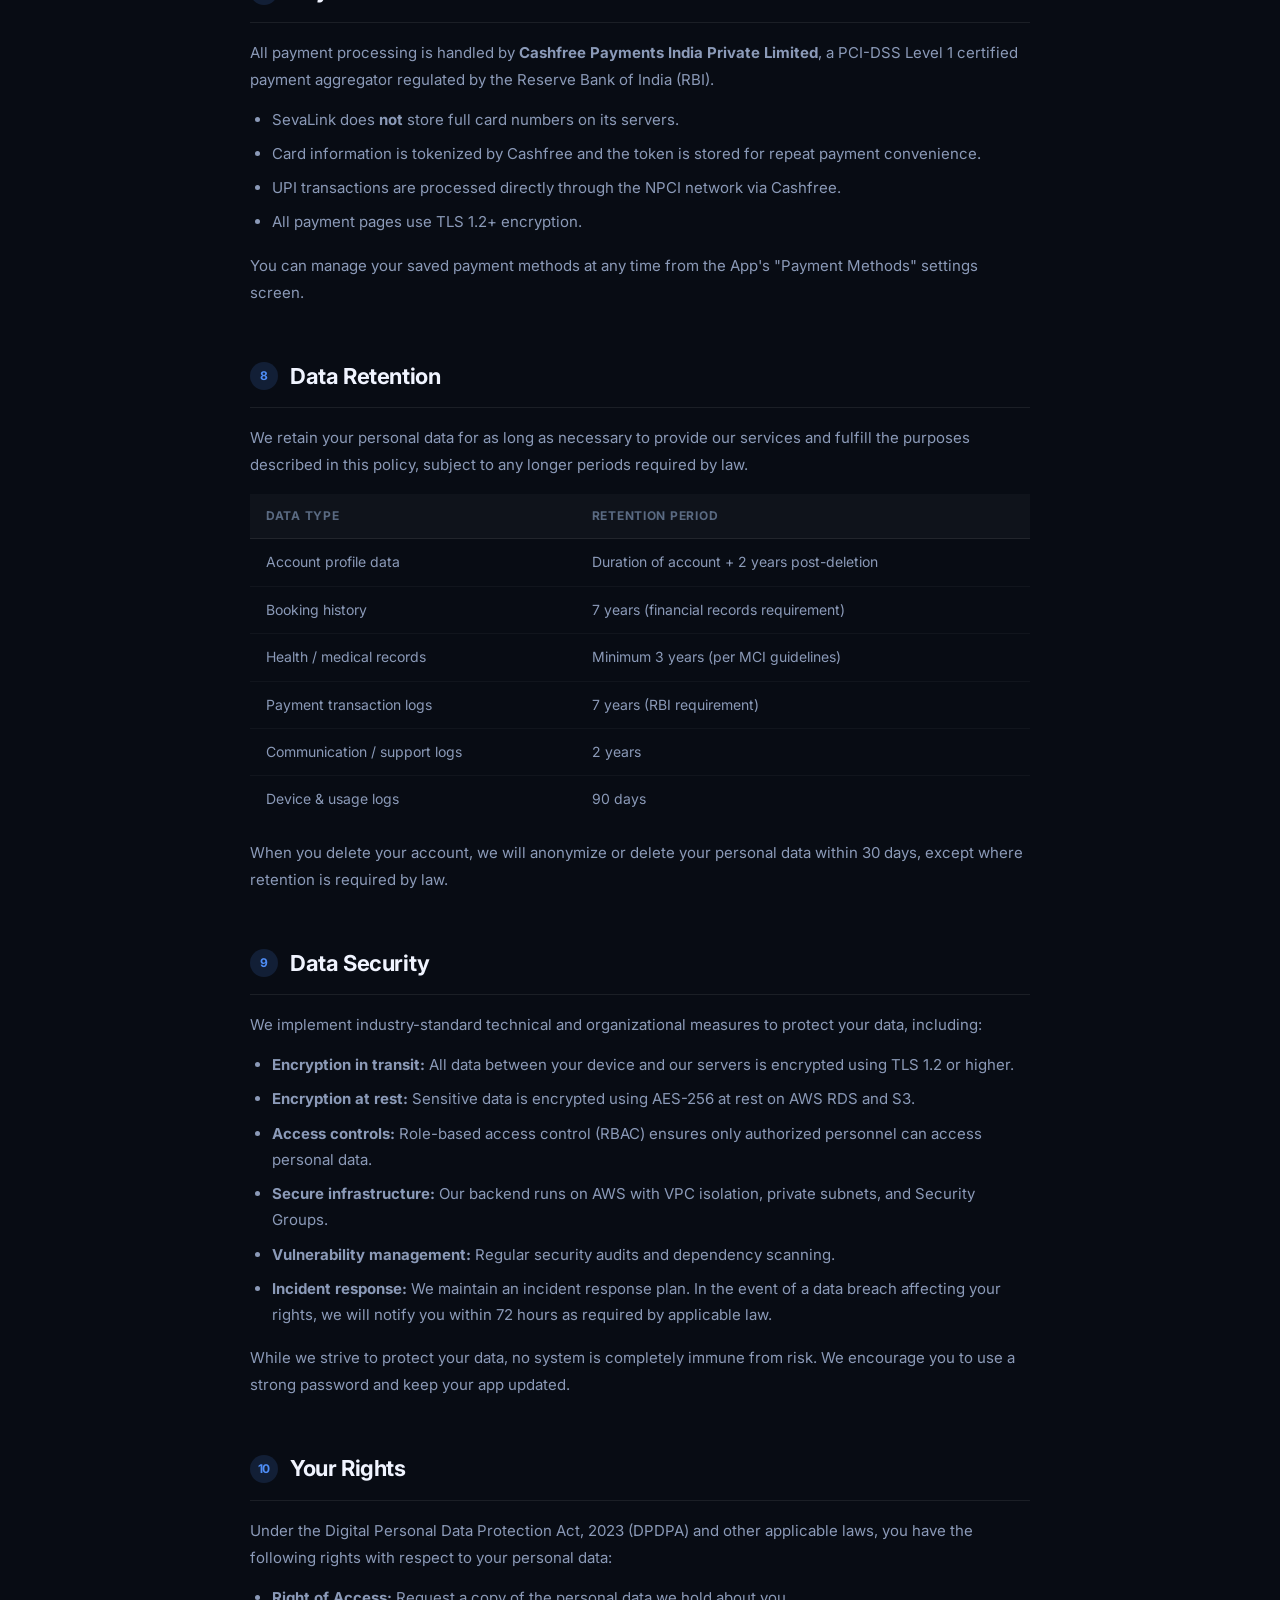
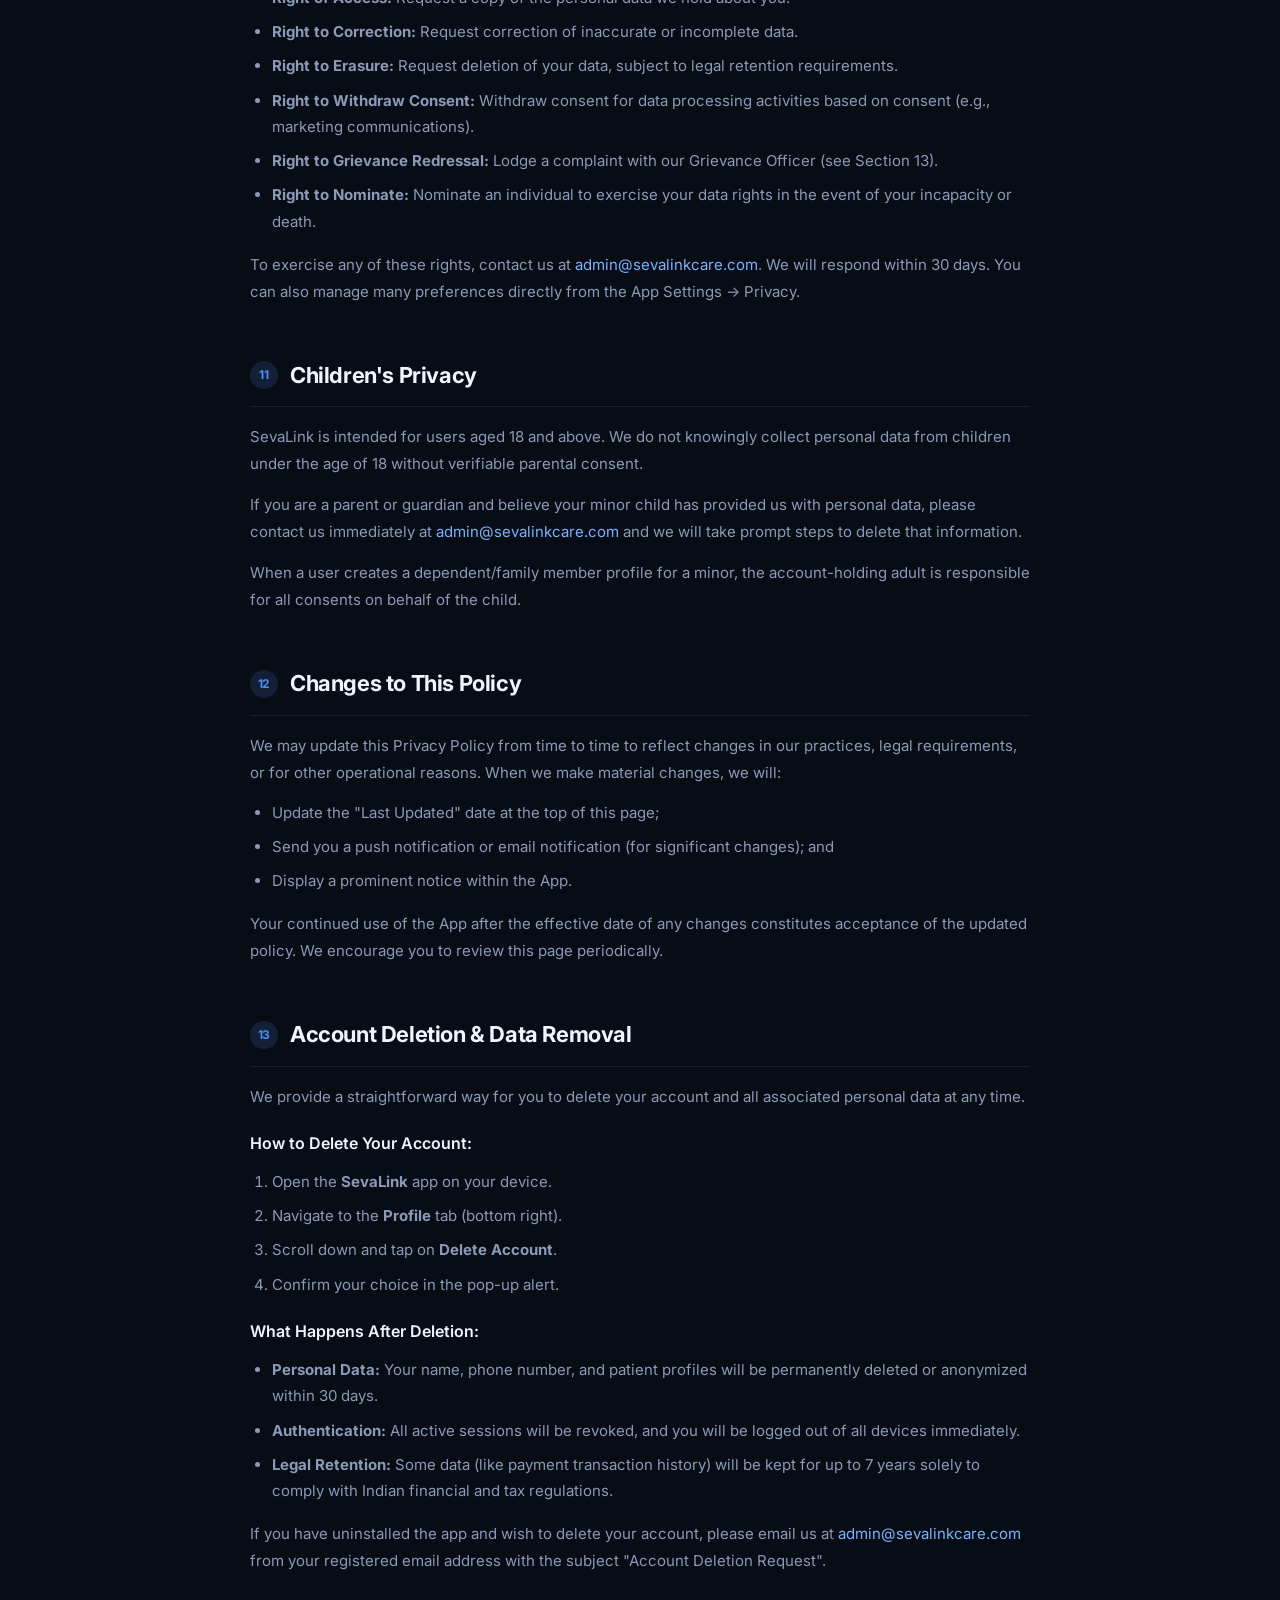
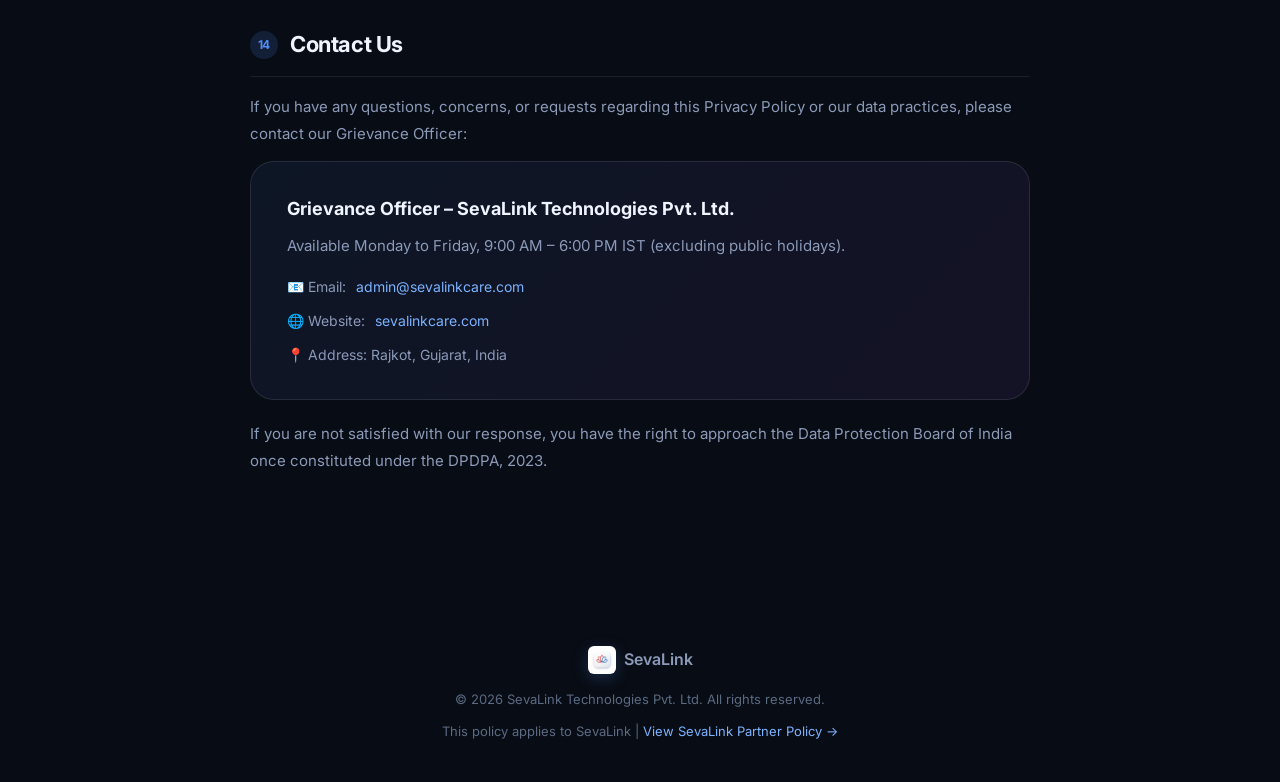
==== commit daf5ed8a: "fix email" ====
--- a/app-privacy.html
+++ b/app-privacy.html
@@ -282,14 +282,14 @@
           <li><strong>Right to Grievance Redressal:</strong> Lodge a complaint with our Grievance Officer (see Section 13).</li>
           <li><strong>Right to Nominate:</strong> Nominate an individual to exercise your data rights in the event of your incapacity or death.</li>
         </ul>
-        <p>To exercise any of these rights, contact us at <a href="mailto:privacy@sevalink.in">privacy@sevalink.in</a>. We will respond within 30 days. You can also manage many preferences directly from the App Settings → Privacy.</p>
+        <p>To exercise any of these rights, contact us at <a href="mailto:admin@sevalinkcare.com">admin@sevalinkcare.com</a>. We will respond within 30 days. You can also manage many preferences directly from the App Settings → Privacy.</p>
       </div>
 
       <!-- 11. Children -->
       <div class="policy-section" id="children">
         <h2><span class="section-num num-blue">11</span> Children's Privacy</h2>
         <p>SevaLink is intended for users aged 18 and above. We do not knowingly collect personal data from children under the age of 18 without verifiable parental consent.</p>
-        <p>If you are a parent or guardian and believe your minor child has provided us with personal data, please contact us immediately at <a href="mailto:privacy@sevalink.in">privacy@sevalink.in</a> and we will take prompt steps to delete that information.</p>
+        <p>If you are a parent or guardian and believe your minor child has provided us with personal data, please contact us immediately at <a href="mailto:admin@sevalinkcare.com">admin@sevalinkcare.com</a> and we will take prompt steps to delete that information.</p>
         <p>When a user creates a dependent/family member profile for a minor, the account-holding adult is responsible for all consents on behalf of the child.</p>
       </div>
 
@@ -325,7 +325,7 @@
           <li><strong>Legal Retention:</strong> Some data (like payment transaction history) will be kept for up to 7 years solely to comply with Indian financial and tax regulations.</li>
         </ul>
 
-        <p>If you have uninstalled the app and wish to delete your account, please email us at <a href="mailto:support@sevalink.in">support@sevalink.in</a> from your registered email address with the subject "Account Deletion Request".</p>
+        <p>If you have uninstalled the app and wish to delete your account, please email us at <a href="mailto:admin@sevalinkcare.com">admin@sevalinkcare.com</a> from your registered email address with the subject "Account Deletion Request".</p>
       </div>
 
       <!-- 14. Contact -->
@@ -336,10 +336,9 @@
           <h3>Grievance Officer – SevaLink Technologies Pvt. Ltd.</h3>
           <p>Available Monday to Friday, 9:00 AM – 6:00 PM IST (excluding public holidays).</p>
           <div class="contact-row">
-            <div class="contact-item">📧 Email: <a href="mailto:privacy@sevalink.in">privacy@sevalink.in</a></div>
-            <div class="contact-item">📧 Support: <a href="mailto:support@sevalink.in">support@sevalink.in</a></div>
-            <div class="contact-item">🌐 Website: <a href="https://sevalink.in">sevalink.in</a></div>
-            <div class="contact-item">📍 Address: SevaLink Technologies Pvt. Ltd., India</div>
+            <div class="contact-item">📧 Email: <a href="mailto:admin@sevalinkcare.com">admin@sevalinkcare.com</a></div>
+            <div class="contact-item">🌐 Website: <a href="https://sevalinkcare.com">sevalinkcare.com</a></div>
+            <div class="contact-item">📍 Address: Rajkot, Gujarat, India</div>
           </div>
         </div>
         <p style="margin-top:20px">If you are not satisfied with our response, you have the right to approach the Data Protection Board of India once constituted under the DPDPA, 2023.</p>
